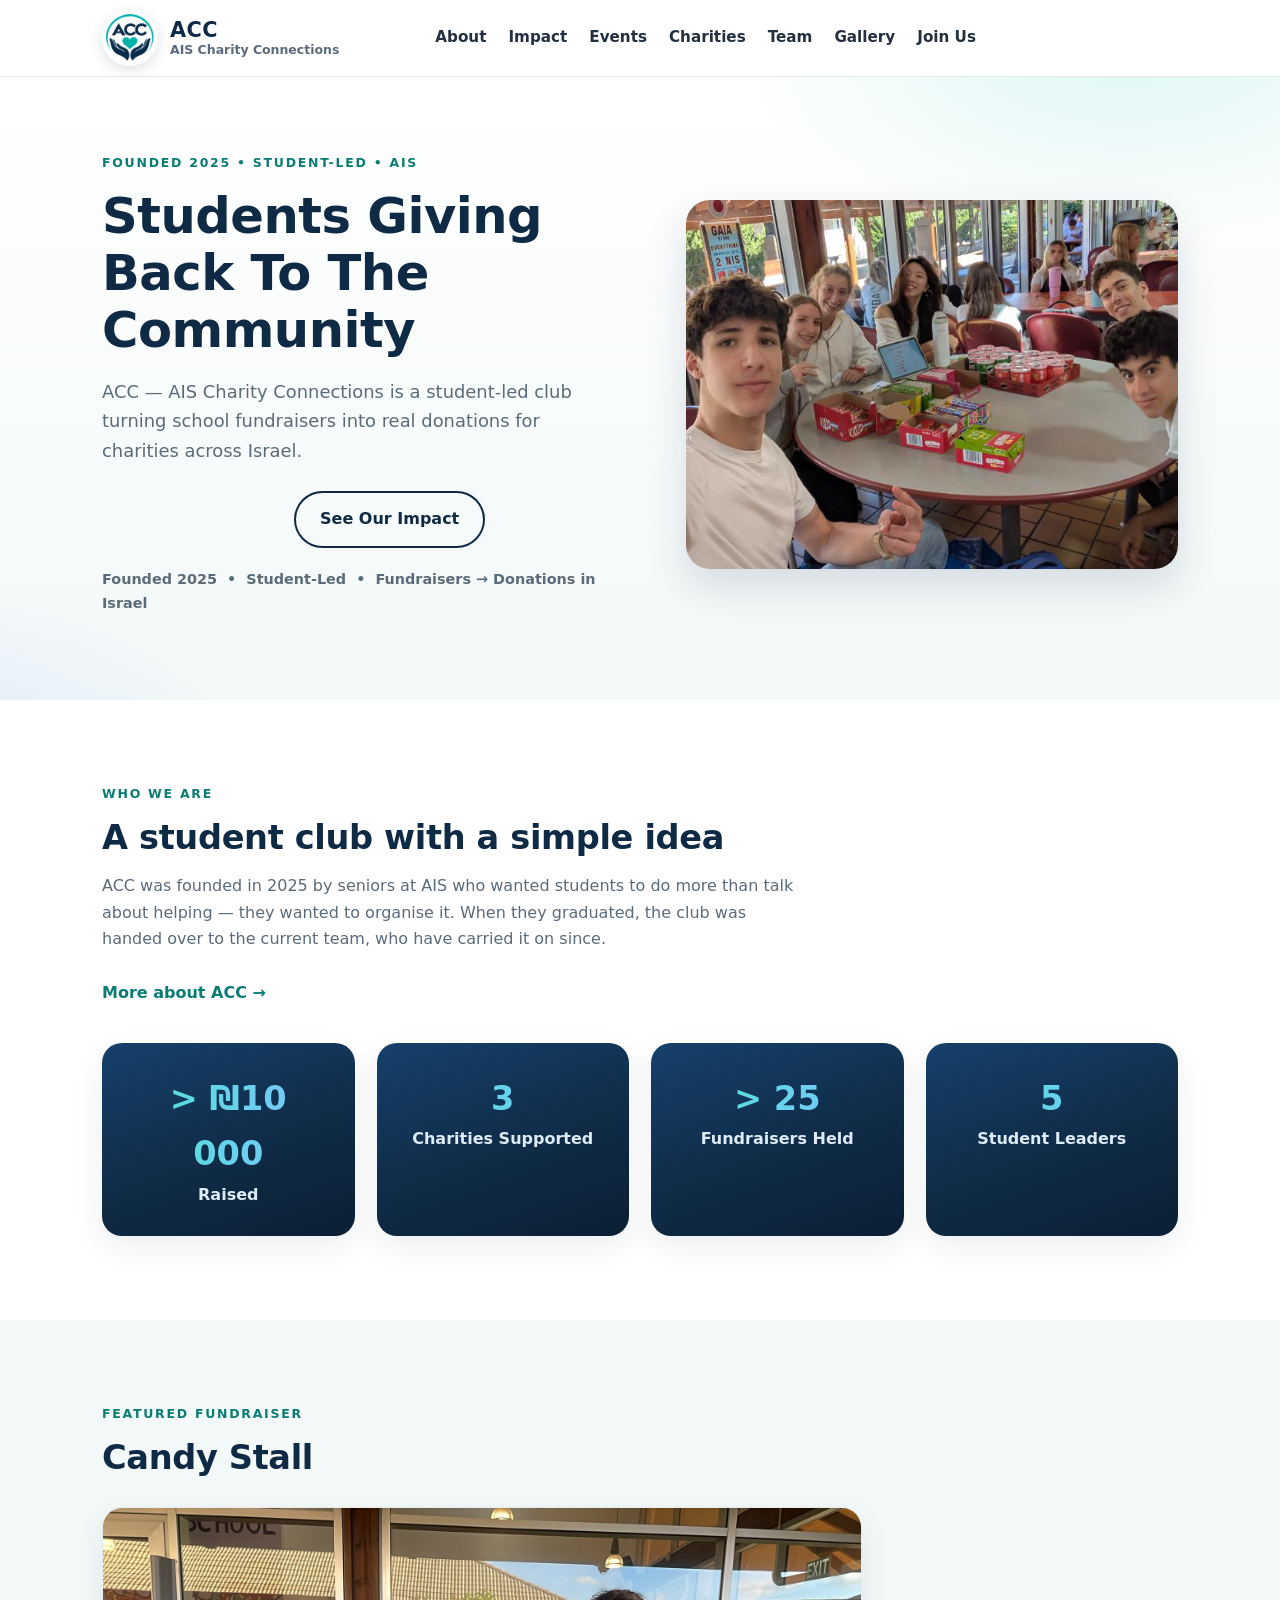
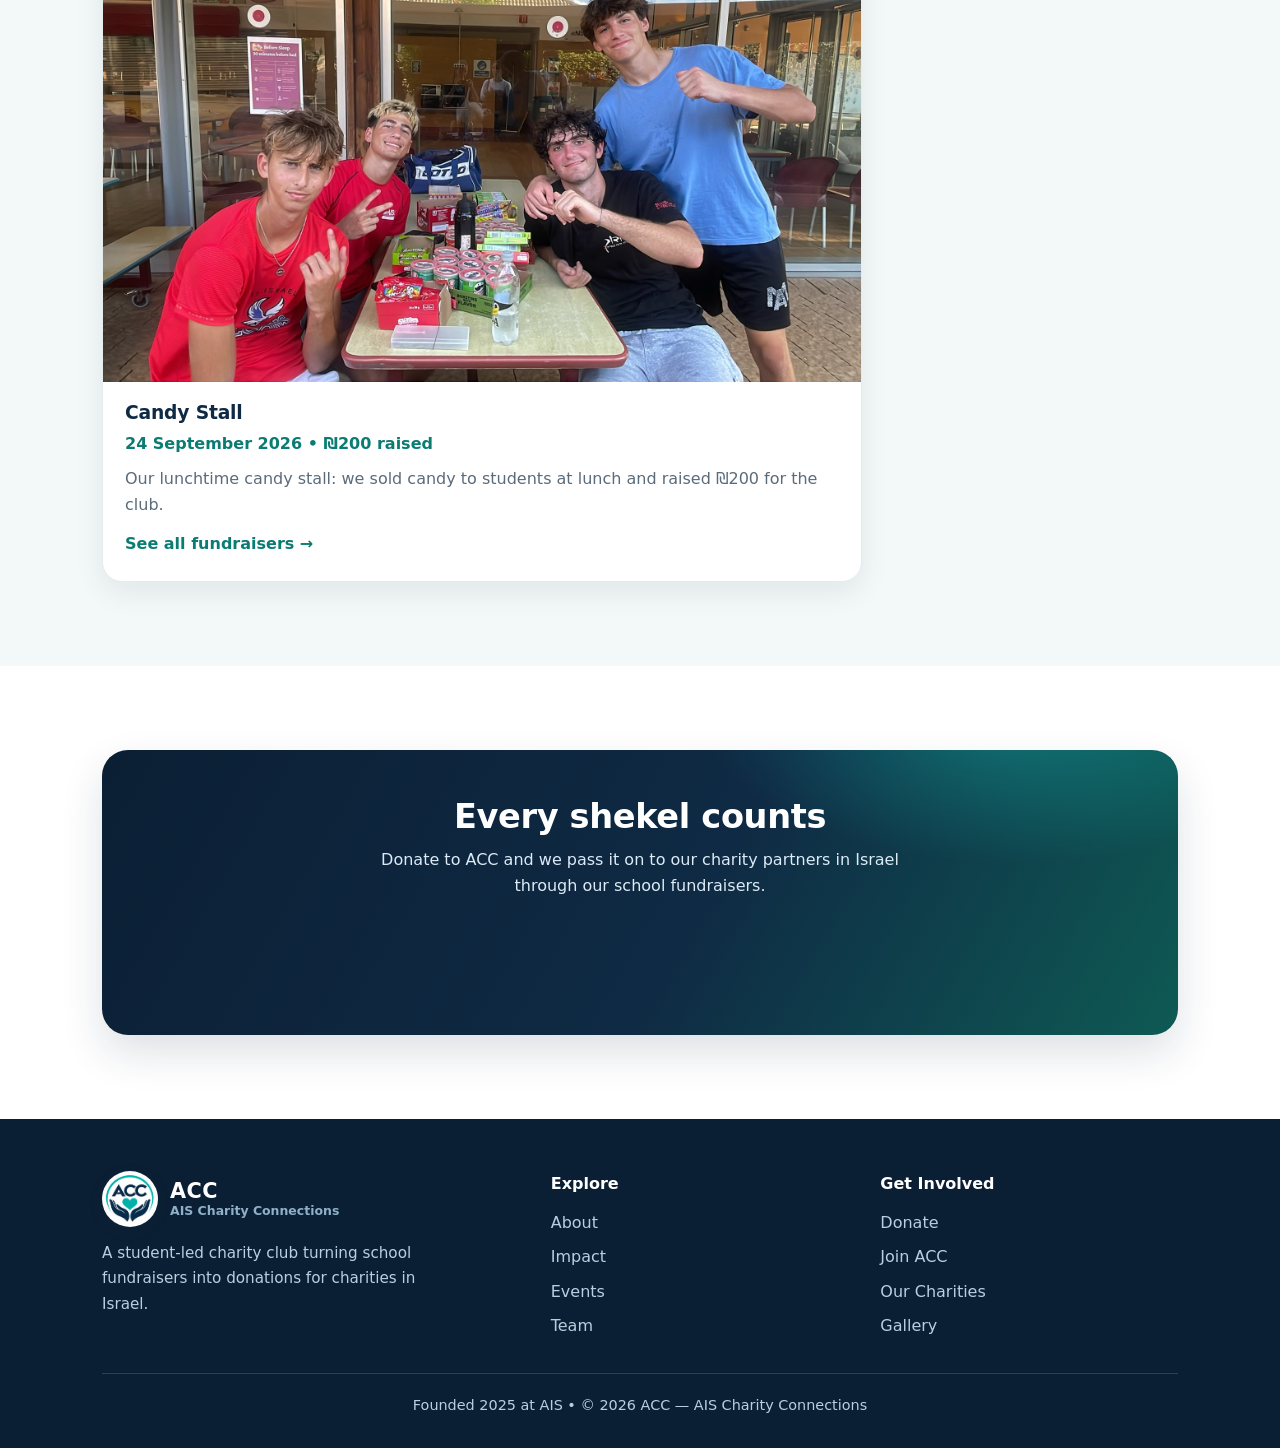
==== index.html @ 24080b4a "Add SEO tags, sitemap and robots.txt" ====
<!DOCTYPE html>
<html lang="en">
<head>
  <meta charset="UTF-8">
  <meta name="viewport" content="width=device-width, initial-scale=1.0">
  <title>ACC — AIS Charity Connections</title>
  <meta name="description" content="ACC — AIS Charity Connections is a student-led charity club turning school fundraisers into donations for charities in Israel.">
  <link rel="canonical" href="https://ais-charity-connections.netlify.app/">
  <meta property="og:type" content="website">
  <meta property="og:site_name" content="AIS Charity Connections">
  <meta property="og:title" content="ACC — AIS Charity Connections">
  <meta property="og:description" content="ACC — AIS Charity Connections is a student-led charity club turning school fundraisers into donations for charities in Israel.">
  <meta property="og:url" content="https://ais-charity-connections.netlify.app/">
  <meta property="og:image" content="https://ais-charity-connections.netlify.app/images/hero.jpg">
  <link rel="icon" type="image/png" href="images/logo.png">
  <link rel="stylesheet" href="styles.css">
</head>
<body>

  <header class="site-header">
    <nav class="nav container">
      <a class="logo" href="index.html"><span class="logo-badge"><img class="logo-img" src="images/logo.png" alt="ACC logo"></span><span class="logo-text"><span class="logo-name">ACC</span><span class="logo-sub">AIS Charity Connections</span></span></a>
      <button class="nav-toggle" id="navToggle" aria-label="Open menu">☰</button>
      <div class="nav-links" id="navLinks">
        <a href="about.html">About</a>
        <a href="impact.html">Impact</a>
        <a href="events.html">Events</a>
        <a href="charities.html">Charities</a>
        <a href="team.html">Team</a>
        <a href="gallery.html">Gallery</a>
        <a href="join.html">Join Us</a>
        <div class="kofi-slot" id="kofiNavSlot"></div>
      </div>
    </nav>
  </header>

  <main>

    <section class="hero">
      <div class="container hero-grid">
        <div class="reveal visible">
          <p class="eyebrow">Founded 2025 • Student-Led • AIS</p>
          <h1>Students Giving Back To The Community</h1>
          <p class="hero-text">ACC — AIS Charity Connections is a student-led club turning school fundraisers into real donations for charities across Israel.</p>
          <div class="hero-buttons">
            <div class="kofi-slot" id="kofiHeroSlot"></div>
            <a href="impact.html" class="btn btn-outline">See Our Impact</a>
          </div>
          <p class="trust-bar">Founded 2025 &nbsp;•&nbsp; Student-Led &nbsp;•&nbsp; Fundraisers → Donations in Israel</p>
        </div>
        <img class="hero-img reveal visible" src="images/hero.jpg" alt="ACC students at a fundraiser">
      </div>
    </section>

    <section class="section">
      <div class="container">
        <div class="reveal">
          <p class="eyebrow">Who We Are</p>
          <h2>A student club with a simple idea</h2>
          <p class="section-intro">ACC was founded in 2025 by seniors at AIS who wanted students to do more than talk about helping — they wanted to organise it. When they graduated, the club was handed over to the current team, who have carried it on since.</p>
          <a href="about.html" class="text-link">More about ACC →</a>
        </div>
        <div class="stats-grid" style="margin-top:36px">
          <div class="stat reveal"><strong>&gt; ₪10 000</strong><span>Raised</span></div>
          <div class="stat reveal"><strong>3</strong><span>Charities Supported</span></div>
          <div class="stat reveal"><strong> &gt; 25</strong><span>Fundraisers Held</span></div>
          <div class="stat reveal"><strong>5</strong><span>Student Leaders</span></div>
        </div>
      </div>
    </section>

    <section class="section section-alt">
      <div class="container">
        <div class="reveal">
          <p class="eyebrow">Featured Fundraiser</p>
          <h2>Candy Stall</h2>
        </div>
        <div class="card-grid" style="grid-template-columns:1fr;max-width:760px">
          <article class="card event-card reveal">
            <img src="images/events/fundraiser-1.jpg" alt="Candy Stall fundraiser">
            <div class="card-body">
              <h3>Candy Stall</h3>
              <p class="meta">24 September 2026 • ₪200 raised</p>
              <p>Our lunchtime candy stall: we sold candy to students at lunch and raised ₪200 for the club.</p>
              <p style="margin-top:12px"><a href="events.html" class="text-link">See all fundraisers →</a></p>
            </div>
          </article>
        </div>
      </div>
    </section>

    <section class="section">
      <div class="container">
        <div class="cta-banner reveal">
          <h2>Every shekel counts</h2>
          <p>Donate to ACC and we pass it on to our charity partners in Israel through our school fundraisers.</p>
          <div class="kofi-slot" id="kofiCtaSlot"></div>
        </div>
      </div>
    </section>

  </main>

  <footer class="site-footer">
    <div class="container">
      <div class="footer-grid">
        <div>
          <a class="logo" href="index.html"><span class="logo-badge"><img class="logo-img" src="images/logo.png" alt="ACC logo"></span><span class="logo-text"><span class="logo-name">ACC</span><span class="logo-sub">AIS Charity Connections</span></span></a>
          <p class="footer-blurb">A student-led charity club turning school fundraisers into donations for charities in Israel.</p>
        </div>
        <div>
          <h4>Explore</h4>
          <ul>
            <li><a href="about.html">About</a></li>
            <li><a href="impact.html">Impact</a></li>
            <li><a href="events.html">Events</a></li>
            <li><a href="team.html">Team</a></li>
          </ul>
        </div>
        <div>
          <h4>Get Involved</h4>
          <ul>
            <li><a href="donate.html">Donate</a></li>
            <li><a href="join.html">Join ACC</a></li>
            <li><a href="charities.html">Our Charities</a></li>
            <li><a href="gallery.html">Gallery</a></li>
          </ul>
        </div>
      </div>
      <p class="footer-bottom">Founded 2025 at AIS • © 2026 ACC — AIS Charity Connections</p>
    </div>
  </footer>

  <script src="script.js"></script>

  <!-- Ko-fi buttons: the real Ko-fi buttons sit in the header, hero and CTA banner (styles.css docks them there) -->
  <script src='https://storage.ko-fi.com/cdn/scripts/overlay-widget.js'></script>
  <script>
    kofiWidgetOverlay.draw('aischarityconnections', {
      'type': 'floating-chat',
      'floating-chat.cssId': 'accnav',
      'floating-chat.donateButton.text': 'Donate',
      'floating-chat.donateButton.background-color': '#0FB5A6',
      'floating-chat.donateButton.text-color': '#fff'
    }, 'kofiNavSlot');
    kofiWidgetOverlay.draw('aischarityconnections', {
      'type': 'floating-chat',
      'floating-chat.cssId': 'acchero',
      'floating-chat.donateButton.text': 'Donate Now',
      'floating-chat.donateButton.background-color': '#0FB5A6',
      'floating-chat.donateButton.text-color': '#fff'
    }, 'kofiHeroSlot');
    kofiWidgetOverlay.draw('aischarityconnections', {
      'type': 'floating-chat',
      'floating-chat.cssId': 'acccta',
      'floating-chat.donateButton.text': 'Donate',
      'floating-chat.donateButton.background-color': '#0FB5A6',
      'floating-chat.donateButton.text-color': '#fff'
    }, 'kofiCtaSlot');
  </script>
</body>
</html>
---- styles.css ----
/* ============================================================
   ACC — AIS Charity Connections
   Premium theme: navy + turquoise (matched to the logo)
   Colours live in the variables below — change them in ONE
   place and the whole site follows.
   ============================================================ */
:root{
  --navy:#0F2A44;
  --navy-deep:#0B1F34;
  --turq:#0FB5A6;
  --turq-bright:#13C2B2;
  --turq-dark:#0A7C73;
  --blue:#2D7FF9;
  --bg:#ffffff;
  --alt:#F3F8F8;
  --text:#22303F;
  --muted:#5B6B7A;
  --line:#E4ECEC;
  --radius:20px;
  --shadow:0 10px 30px rgba(15,42,68,.08);
  --shadow-lift:0 18px 42px rgba(15,42,68,.14);
  --ease:cubic-bezier(.16,1,.3,1);
}

/* Smooth cross-page transitions (Chrome): pages fade + slide instead of snapping */
@view-transition{navigation:auto}
::view-transition-old(root){animation:pageOut .28s ease both}
::view-transition-new(root){animation:pageIn .38s var(--ease) both}
@keyframes pageOut{to{opacity:0;transform:translateY(-8px)}}
@keyframes pageIn{from{opacity:0;transform:translateY(14px)}}

*{box-sizing:border-box;margin:0;padding:0}
html{scroll-behavior:smooth}
body{font-family:Inter,system-ui,-apple-system,Segoe UI,Roboto,Arial,sans-serif;color:var(--text);background:var(--bg);line-height:1.65;-webkit-font-smoothing:antialiased}
::selection{background:#BDEEE9;color:var(--navy-deep)}
img{max-width:100%;display:block}
a{transition:color .25s ease}
.container{max-width:1120px;margin:0 auto;padding:0 22px}
h1,h2,h3{color:var(--navy);line-height:1.15;letter-spacing:-.01em}
h2{font-size:2.1rem;margin-bottom:16px}
.subheading{margin:40px 0 16px;font-size:1.3rem}
.section{padding:84px 0}
.section-alt{background:var(--alt)}
.section-intro{color:var(--muted);max-width:700px;margin-bottom:28px}
.eyebrow{color:var(--turq-dark);font-weight:800;letter-spacing:.14em;text-transform:uppercase;font-size:.78rem;margin-bottom:14px}

/* Reveal on scroll — script.js adds .visible when a block enters the screen */
.reveal{opacity:0;transform:translateY(26px);transition:opacity .8s ease,transform .8s var(--ease)}
.reveal.visible{opacity:1;transform:none}
.card-grid>.reveal:nth-child(2),.team-grid>.reveal:nth-child(2),.stats-grid>.reveal:nth-child(2){transition-delay:.08s}
.card-grid>.reveal:nth-child(3),.team-grid>.reveal:nth-child(3),.stats-grid>.reveal:nth-child(3){transition-delay:.16s}
.team-grid>.reveal:nth-child(4),.stats-grid>.reveal:nth-child(4){transition-delay:.24s}
.team-grid>.reveal:nth-child(5){transition-delay:.32s}

/* Header */
.site-header{position:sticky;top:0;z-index:10001;background:rgba(255,255,255,.86);backdrop-filter:blur(14px);-webkit-backdrop-filter:blur(14px);border-bottom:1px solid var(--line);transition:box-shadow .3s ease}
.site-header.scrolled{box-shadow:0 8px 28px rgba(15,42,68,.10)}
.nav{display:flex;align-items:center;justify-content:space-between;min-height:76px;gap:16px}
.logo{display:flex;align-items:center;gap:12px;text-decoration:none}
.logo-badge{display:block;width:56px;height:56px;border-radius:50%;overflow:hidden;flex-shrink:0;box-shadow:0 4px 14px rgba(15,42,68,.14)}
.logo-img{width:100%;height:100%;object-fit:cover;transform:scale(1.18)}
.logo-text{display:flex;flex-direction:column;line-height:1.15}
.logo-name{color:var(--navy);font-weight:800;font-size:1.3rem;letter-spacing:.02em}
.logo-sub{color:var(--muted);font-weight:600;font-size:.78rem}
.nav-links{display:flex;align-items:center;gap:22px}
.nav-links>a{position:relative;color:var(--text);text-decoration:none;font-weight:600;font-size:.95rem;padding:6px 0}
.nav-links>a::after{content:"";position:absolute;left:0;bottom:0;height:2px;width:100%;background:linear-gradient(90deg,var(--turq-bright),var(--blue));border-radius:2px;transform:scaleX(0);transform-origin:left;transition:transform .3s var(--ease)}
.nav-links>a:hover{color:var(--navy)}
.nav-links>a:hover::after,.nav-links>a.active::after{transform:scaleX(1)}
.nav-links>a.active{color:var(--navy)}
.nav-toggle{display:none;background:none;border:0;font-size:1.5rem;cursor:pointer;color:var(--navy)}

/* Buttons */
.btn{display:inline-block;background:linear-gradient(135deg,var(--turq-bright),#0A9E93);color:#fff;font-weight:700;text-decoration:none;border:0;border-radius:999px;padding:13px 24px;cursor:pointer;box-shadow:0 8px 20px rgba(11,165,150,.28);transition:transform .25s var(--ease),box-shadow .25s ease,filter .25s ease}
.btn:hover{transform:translateY(-2px);box-shadow:0 14px 28px rgba(11,165,150,.34)}
.btn:active{transform:translateY(0) scale(.98)}
.btn-outline{background:transparent;border:2px solid var(--navy);color:var(--navy);box-shadow:none}
.btn-outline:hover{background:var(--navy);color:#fff;box-shadow:0 14px 28px rgba(15,42,68,.22)}
.btn-small{padding:13px 30px;font-size:1rem}
/* Nav Donate button — needs its own rule to beat the .nav-links>a padding */
.nav-links>a.btn{padding:13px 30px;font-size:1rem}
.btn-large{font-size:1.1rem;padding:16px 36px}
.btn-white{background:#fff;color:var(--navy);box-shadow:0 10px 24px rgba(0,0,0,.18)}
.btn-white:hover{box-shadow:0 16px 32px rgba(0,0,0,.22)}

/* Hero (home) */
.hero{padding:76px 0 84px;background:radial-gradient(620px 340px at 88% -60px,rgba(19,194,178,.16),transparent 65%),radial-gradient(520px 300px at -80px 110%,rgba(45,127,249,.10),transparent 60%),linear-gradient(180deg,#fff,var(--alt))}
.hero-grid{display:grid;grid-template-columns:1.05fr .95fr;gap:40px;align-items:center}
.hero h1{font-size:3.1rem;margin-bottom:18px}
.hero-text{color:var(--muted);font-size:1.12rem;margin-bottom:26px;max-width:520px}
.hero-buttons{display:flex;gap:12px;flex-wrap:wrap;margin-bottom:20px}
.trust-bar{color:var(--muted);font-size:.9rem;font-weight:600}
.hero-img{border-radius:24px;aspect-ratio:4/3;object-fit:cover;width:100%;box-shadow:var(--shadow-lift)}

/* Page hero (sub-pages) */
.page-hero{padding:64px 0 56px;color:#DCEBF5;background:radial-gradient(560px 260px at 90% -40px,rgba(19,194,178,.35),transparent 65%),linear-gradient(120deg,var(--navy-deep),var(--navy) 55%,#14486E)}
.page-hero h1{color:#fff;font-size:2.6rem;margin-bottom:12px}
.page-hero .eyebrow{color:#4FE3D4}
.page-hero-text{max-width:640px;font-size:1.05rem}

/* Cards */
.card-grid{display:grid;grid-template-columns:repeat(3,1fr);gap:22px;margin-top:30px}
.card-grid-2{grid-template-columns:repeat(2,1fr)}
.card{background:#fff;border:1px solid var(--line);border-radius:var(--radius);padding:24px;box-shadow:var(--shadow);transition:transform .35s var(--ease),box-shadow .35s ease}
.card:hover{transform:translateY(-6px);box-shadow:var(--shadow-lift)}
.card h3{margin-bottom:8px}
.card p{color:var(--muted)}
.event-card{padding:0;overflow:hidden}
.event-card img{aspect-ratio:16/10;object-fit:cover;width:100%;transition:transform .6s var(--ease)}
.event-card:hover img{transform:scale(1.05)}
.event-card .card-body{padding:20px 22px 24px}
.event-card .meta{color:var(--turq-dark);font-weight:700;margin-bottom:8px}
.text-link{color:var(--turq-dark);font-weight:700;text-decoration:none}
.text-link:hover{color:var(--navy);text-decoration:underline}

/* Stats */
.stats-grid{display:grid;grid-template-columns:repeat(4,1fr);gap:22px}
.stat{background:linear-gradient(160deg,#16406B,var(--navy) 60%,var(--navy-deep));color:#fff;border-radius:var(--radius);padding:28px;text-align:center;box-shadow:var(--shadow);transition:transform .35s var(--ease)}
.stat:hover{transform:translateY(-4px)}
.stat strong{display:block;font-size:2.1rem;background:linear-gradient(90deg,#4FE3D4,#7CC4FF);-webkit-background-clip:text;background-clip:text;color:transparent}
.stat span{font-weight:600;color:#DCEBF5}

/* Team */
.team-grid{display:grid;grid-template-columns:repeat(3,1fr);gap:22px}
.team-card{background:#fff;border:1px solid var(--line);border-radius:var(--radius);padding:18px;text-align:center;box-shadow:var(--shadow);transition:transform .35s var(--ease),box-shadow .35s ease}
.team-card:hover{transform:translateY(-6px);box-shadow:var(--shadow-lift)}
.team-card img{border-radius:14px;aspect-ratio:1/1;object-fit:cover;width:100%;margin-bottom:14px}
.team-card .role{color:var(--turq-dark);font-weight:800;letter-spacing:.05em;text-transform:uppercase;font-size:.85rem;margin-top:4px}

/* Gallery */
.gallery-grid{display:grid;grid-template-columns:repeat(3,1fr);gap:18px}
.gallery-grid figure{background:#fff;border-radius:var(--radius);overflow:hidden;border:1px solid var(--line);box-shadow:var(--shadow)}
.gallery-grid img{aspect-ratio:4/3;object-fit:cover;width:100%;transition:transform .6s var(--ease)}
.gallery-grid figure:hover img{transform:scale(1.06)}
.gallery-grid figcaption{padding:12px 16px;font-weight:600;color:var(--navy)}

/* CTA banner */
.cta-banner{border-radius:26px;padding:48px 36px;text-align:center;color:#DCEBF5;background:radial-gradient(480px 220px at 85% -30px,rgba(19,194,178,.4),transparent 65%),linear-gradient(120deg,var(--navy-deep),var(--navy) 55%,#0E5A54);box-shadow:var(--shadow-lift)}
.cta-banner h2{color:#fff;margin-bottom:10px}
.cta-banner p{max-width:560px;margin:0 auto 24px}

/* Donate */
.donate-box{max-width:680px;margin:0 auto;text-align:center;background:#fff;border:1px solid var(--line);border-radius:26px;padding:40px 30px;box-shadow:var(--shadow-lift);position:relative;overflow:hidden}
.donate-box::before{content:"";position:absolute;top:0;left:0;right:0;height:5px;background:linear-gradient(90deg,var(--turq-bright),var(--blue))}
.donate-box .section-intro{margin:0 auto 24px}
.donate-toggle{display:inline-flex;background:var(--alt);border-radius:999px;padding:4px;margin-bottom:18px}
.toggle-btn{border:0;background:transparent;padding:9px 20px;border-radius:999px;font:inherit;font-weight:700;cursor:pointer;color:var(--muted);transition:all .25s ease}
.toggle-btn.active{background:var(--navy);color:#fff}
.amount-grid{display:flex;gap:10px;justify-content:center;flex-wrap:wrap;margin-bottom:24px}
.amount-btn{border:2px solid #CFDCE0;background:#fff;border-radius:999px;padding:10px 22px;font:inherit;font-weight:800;color:var(--navy);cursor:pointer;transition:all .25s ease}
.amount-btn:hover{border-color:var(--turq)}
.amount-btn.active{border-color:var(--turq);background:#E0F7F3;transform:scale(1.04)}
.donate-box .form-note{margin-top:12px}
.donate-trust{color:var(--muted);font-size:.9rem;margin-top:8px}

/* Form */
.contact-form{max-width:640px;margin:32px auto 0;display:grid;gap:12px}
.contact-form input,.contact-form textarea{width:100%;padding:14px;border:1px solid #CFDCE0;border-radius:14px;font:inherit;transition:border-color .25s ease,box-shadow .25s ease}
.contact-form input:focus,.contact-form textarea:focus{outline:0;border-color:var(--turq);box-shadow:0 0 0 4px rgba(19,194,178,.18)}
.form-note{color:var(--muted);text-align:center}

/* Footer */
.site-footer{background:var(--navy-deep);color:#B9CFDF;padding:52px 0 30px;margin-top:0}
.footer-grid{display:grid;grid-template-columns:1.4fr 1fr 1fr;gap:32px;margin-bottom:34px}
.site-footer .logo-name{color:#fff}
.site-footer .logo-sub{color:#8FB0C9}
.footer-blurb{margin-top:14px;max-width:340px;font-size:.95rem}
.site-footer h4{color:#fff;margin-bottom:12px;font-size:1rem}
.site-footer ul{list-style:none;display:grid;gap:8px}
.site-footer a{color:#B9CFDF;text-decoration:none}
.site-footer a:hover{color:#fff}
.footer-bottom{border-top:1px solid rgba(255,255,255,.14);padding-top:20px;text-align:center;font-size:.9rem}

/* Mobile */
@media (max-width:860px){
  .hero-grid,.card-grid,.card-grid-2,.team-grid,.gallery-grid,.footer-grid{grid-template-columns:1fr}
  .stats-grid{grid-template-columns:repeat(2,1fr)}
  .hero h1{font-size:2.2rem}
  .page-hero h1{font-size:2rem}
  .section{padding:60px 0}
  .nav-toggle{display:block}
  .nav-links{display:none;position:absolute;top:76px;left:0;right:0;background:#fff;flex-direction:column;align-items:stretch;padding:16px 20px;border-bottom:1px solid var(--line);box-shadow:0 18px 30px rgba(15,42,68,.10)}
  .nav-links.open{display:flex}
  .nav-links>a::after{display:none}
}

/* Respect users who prefer less motion */
@media (prefers-reduced-motion:reduce){
  *,*::before,*::after{animation-duration:.01ms!important;transition-duration:.01ms!important;scroll-behavior:auto!important}
  .reveal{opacity:1;transform:none}
}

/* Ko-fi button — docked where ACC's own Donate buttons used to be.
   Ko-fi's widget stylesheet pins its button wrap to the bottom-left
   corner (position:fixed); these rules keep the real Ko-fi button in
   its slot instead, and drop the donation panel from the top-right. */
.kofi-slot{display:inline-flex;align-items:center;width:180px;height:54px;position:relative;z-index:1}
.kofi-slot .floatingchat-container-wrap,
.kofi-slot .floatingchat-container-wrap-mobi{
  position:relative!important;
  bottom:auto!important;left:auto!important;right:auto!important;
  width:180px!important;height:100%!important;max-width:180px!important;
}
.floating-chat-kofi-popup-iframe,
.floating-chat-kofi-popup-iframe-mobi{
  top:84px!important;bottom:auto!important;
  left:auto!important;right:16px!important;
}
/* Ko-fi also leaves its own close (x) badge sitting on the panel's
   corner. The mobile variant's badge lives in the page itself (for
   the header button it rides in the header's stacking layer) and
   swallows real mouse clicks meant for the panel. The site's own
   close button (the panel manager in script.js) handles closing,
   so Ko-fi's badges never take clicks. */
.floating-chat-kofi-popup-iframe-closer,
.floating-chat-kofi-popup-iframe-closer-mobi{pointer-events:none!important}
.cta-banner .kofi-slot{display:flex;justify-content:center;margin:0 auto;height:64px}
.kofi-slot .floatingchat-container,
.kofi-slot .floatingchat-container-mobi{width:180px!important}
#kofiHeroSlot{height:57px}
@media (max-width:860px){
  .nav-links .kofi-slot{align-self:flex-start}
}
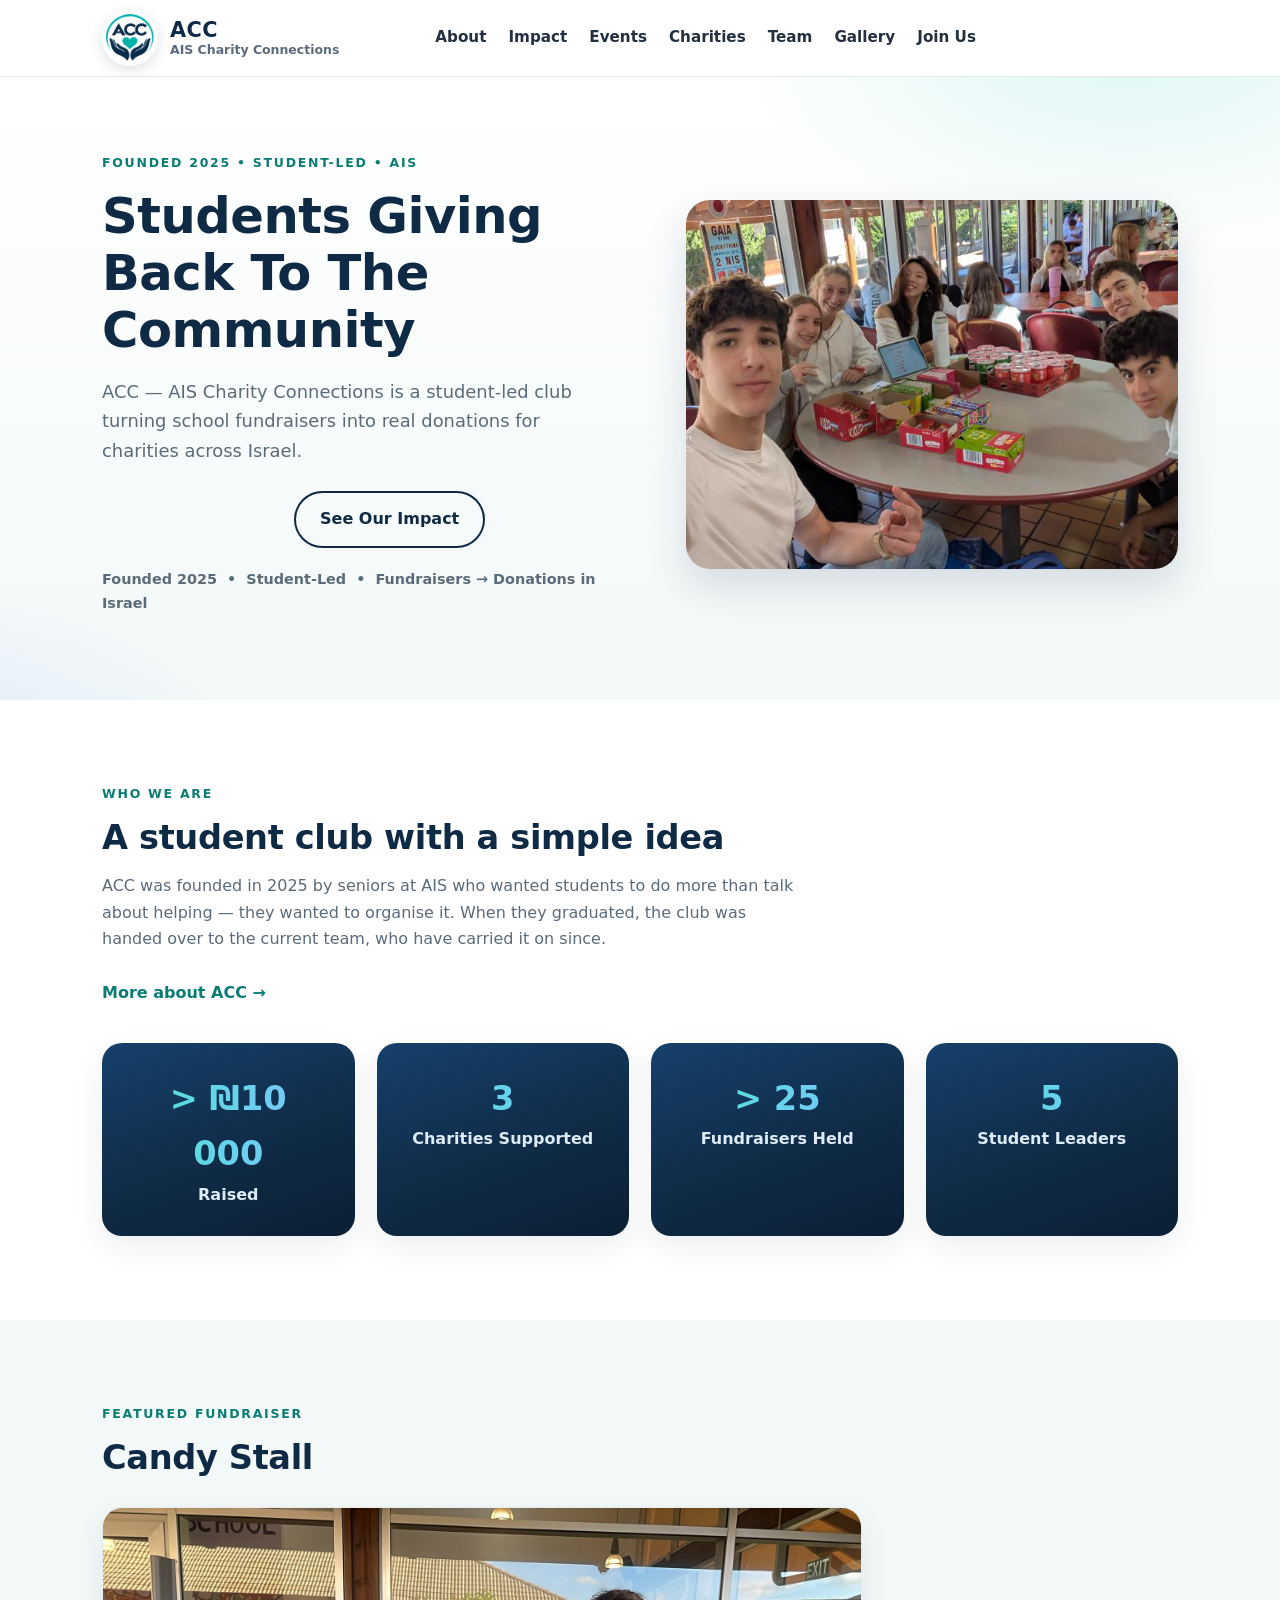
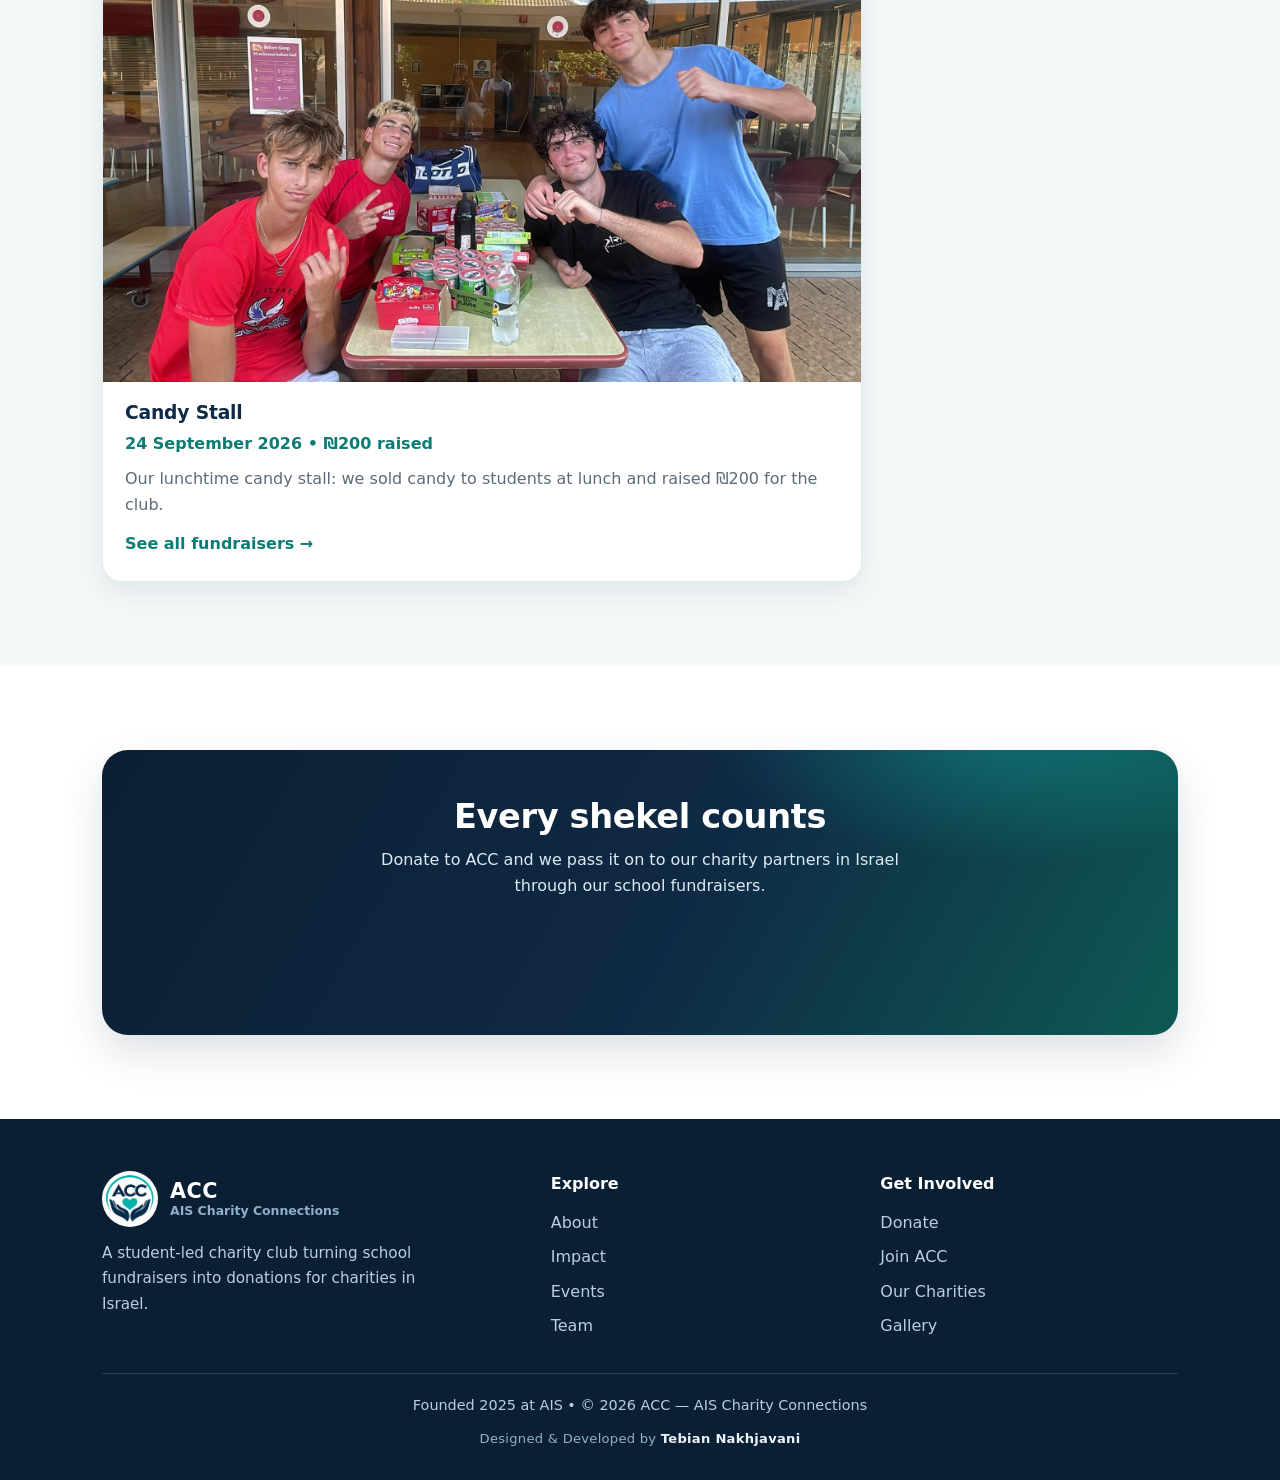
==== commit 3d05c67d: "Add footer credit line" ====
--- a/index.html
+++ b/index.html
@@ -128,6 +128,7 @@
         </div>
       </div>
       <p class="footer-bottom">Founded 2025 at AIS • © 2026 ACC — AIS Charity Connections</p>
+      <p class="footer-credit">Designed &amp; Developed by <span>Tebian Nakhjavani</span></p>
     </div>
   </footer>
 
--- a/styles.css
+++ b/styles.css
@@ -170,6 +170,8 @@
 .site-footer a{color:#B9CFDF;text-decoration:none}
 .site-footer a:hover{color:#fff}
 .footer-bottom{border-top:1px solid rgba(255,255,255,.14);padding-top:20px;text-align:center;font-size:.9rem}
+.footer-credit{text-align:center;margin-top:10px;font-size:.82rem;color:#8FB0C9;letter-spacing:.02em}
+.footer-credit span{color:#EAF3FA;font-weight:600}
 
 /* Mobile */
 @media (max-width:860px){
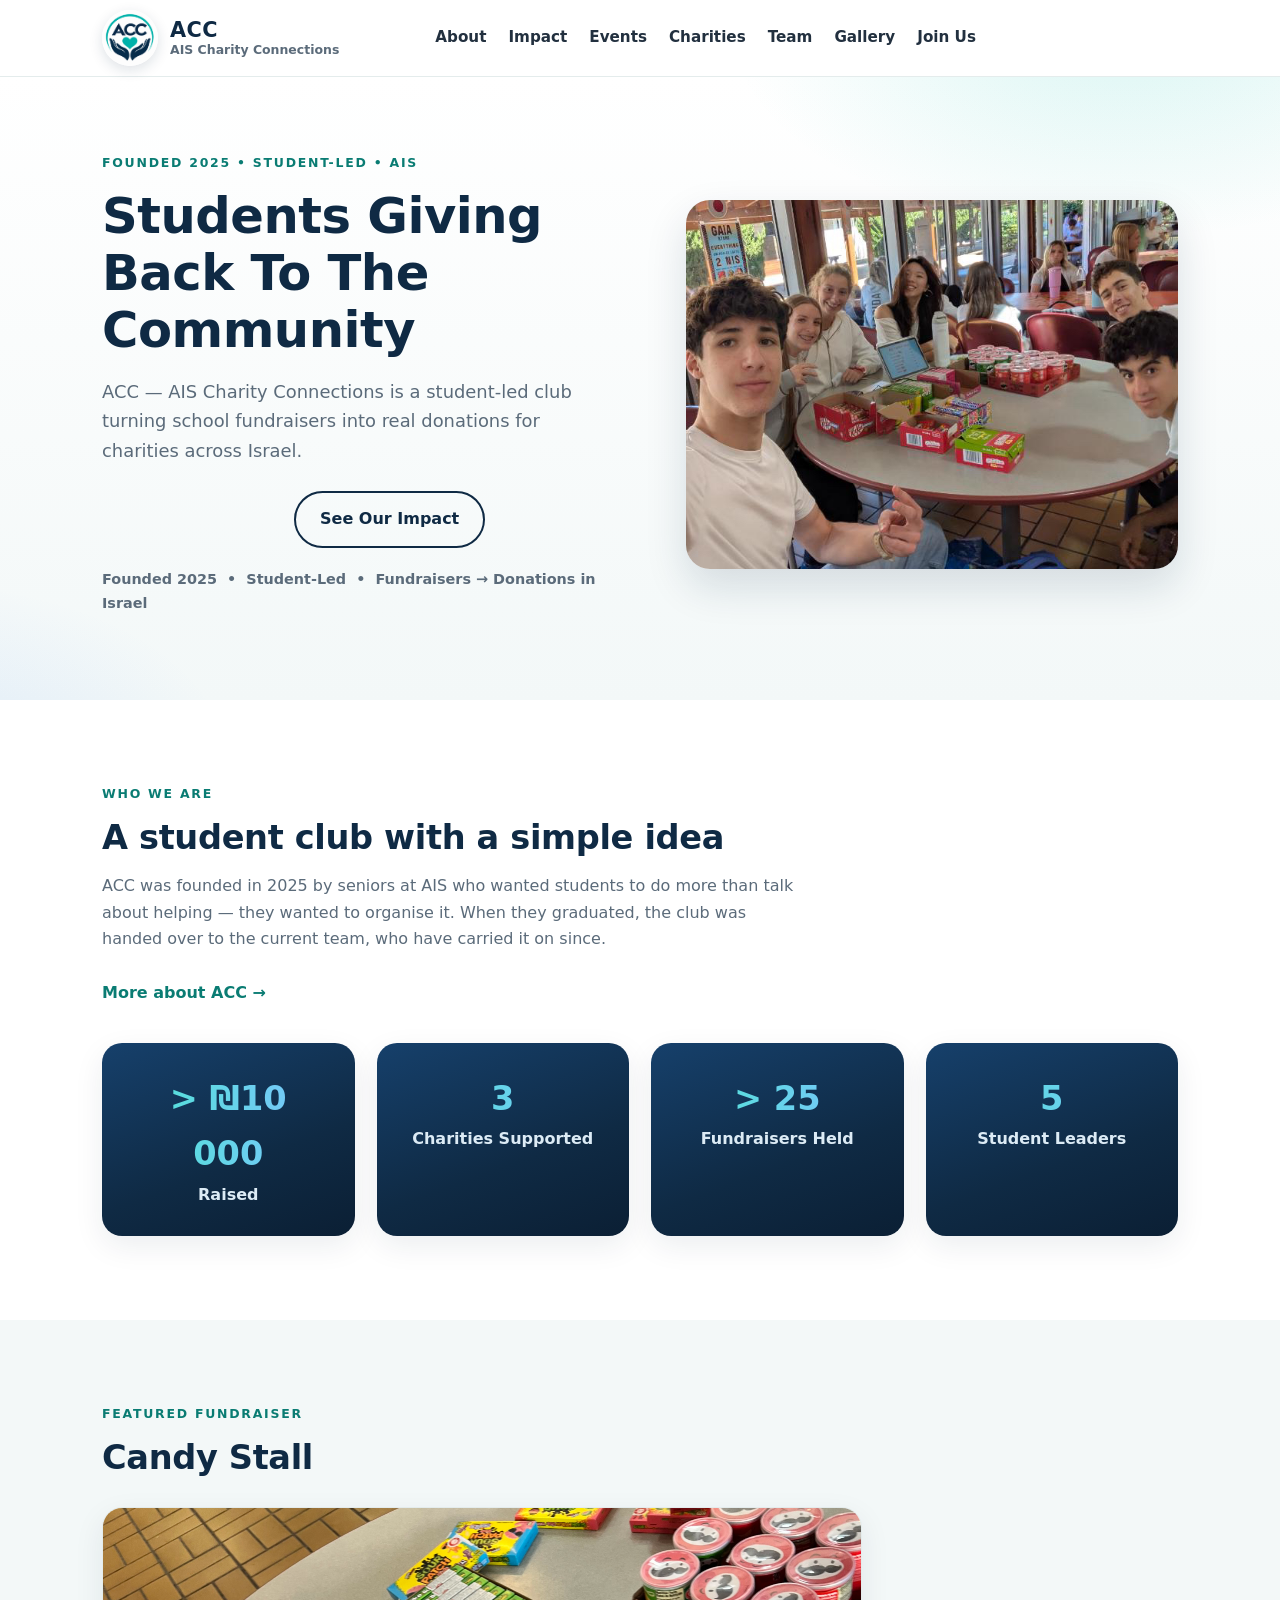
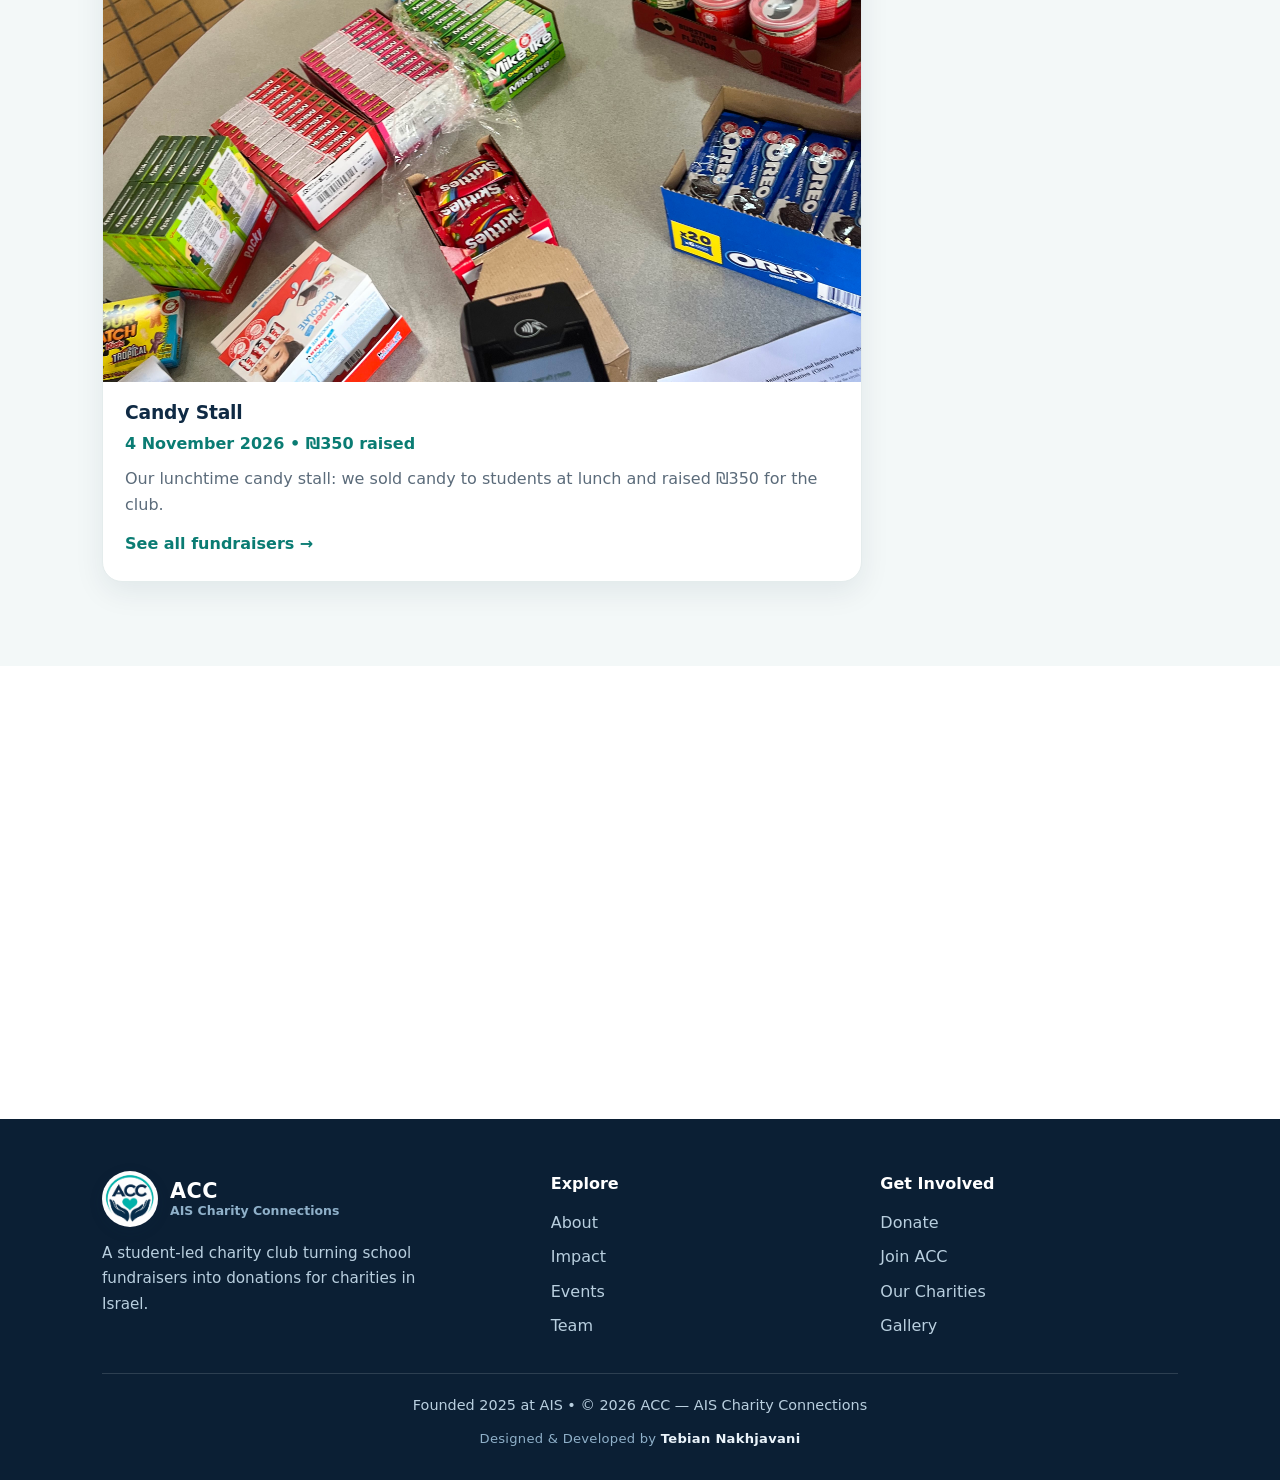
==== commit a406ea1c: "Correct Candy Stall date and amount" ====
--- a/index.html
+++ b/index.html
@@ -12,6 +12,35 @@
   <meta property="og:description" content="ACC — AIS Charity Connections is a student-led charity club turning school fundraisers into donations for charities in Israel.">
   <meta property="og:url" content="https://ais-charity-connections.netlify.app/">
   <meta property="og:image" content="https://ais-charity-connections.netlify.app/images/hero.jpg">
+  <script type="application/ld+json">
+  {
+    "@context": "https://schema.org",
+    "@graph": [
+      {
+        "@type": "NGO",
+        "@id": "https://ais-charity-connections.netlify.app/#org",
+        "name": "AIS Charity Connections",
+        "alternateName": "ACC",
+        "url": "https://ais-charity-connections.netlify.app/",
+        "logo": "https://ais-charity-connections.netlify.app/images/logo.png",
+        "description": "ACC — AIS Charity Connections is a student-led charity club turning school fundraisers into donations for charities in Israel.",
+        "foundingDate": "2025",
+        "email": "aischarityconnections@gmail.com",
+        "sameAs": [
+          "https://ko-fi.com/aischarityconnections"
+        ]
+      },
+      {
+        "@type": "WebSite",
+        "@id": "https://ais-charity-connections.netlify.app/#website",
+        "url": "https://ais-charity-connections.netlify.app/",
+        "name": "AIS Charity Connections",
+        "alternateName": "ACC",
+        "publisher": { "@id": "https://ais-charity-connections.netlify.app/#org" }
+      }
+    ]
+  }
+  </script>
   <link rel="icon" type="image/png" href="images/logo.png">
   <link rel="stylesheet" href="styles.css">
 </head>
@@ -80,8 +109,8 @@
             <img src="images/events/fundraiser-1.jpg" alt="Candy Stall fundraiser">
             <div class="card-body">
               <h3>Candy Stall</h3>
-              <p class="meta">24 September 2026 • ₪200 raised</p>
-              <p>Our lunchtime candy stall: we sold candy to students at lunch and raised ₪200 for the club.</p>
+              <p class="meta">4 November 2026 • ₪350 raised</p>
+              <p>Our lunchtime candy stall: we sold candy to students at lunch and raised ₪350 for the club.</p>
               <p style="margin-top:12px"><a href="events.html" class="text-link">See all fundraisers →</a></p>
             </div>
           </article>
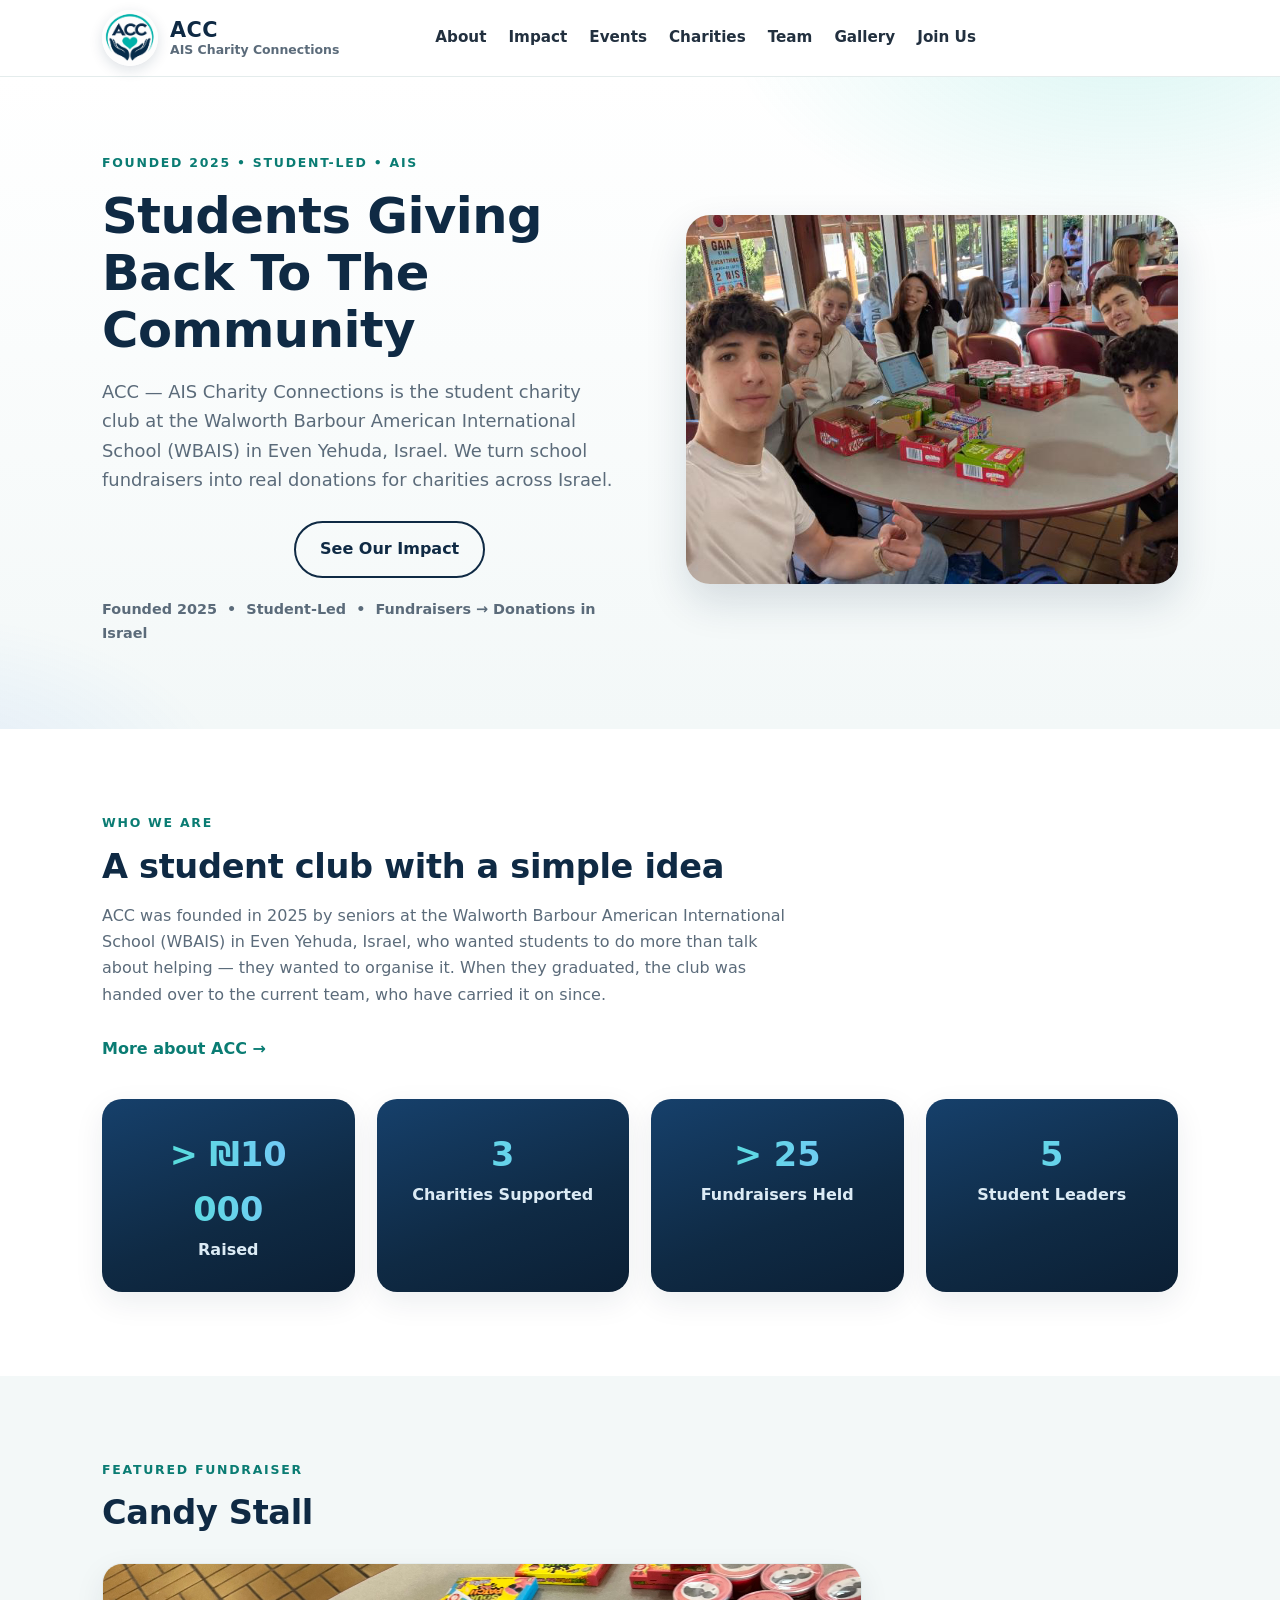
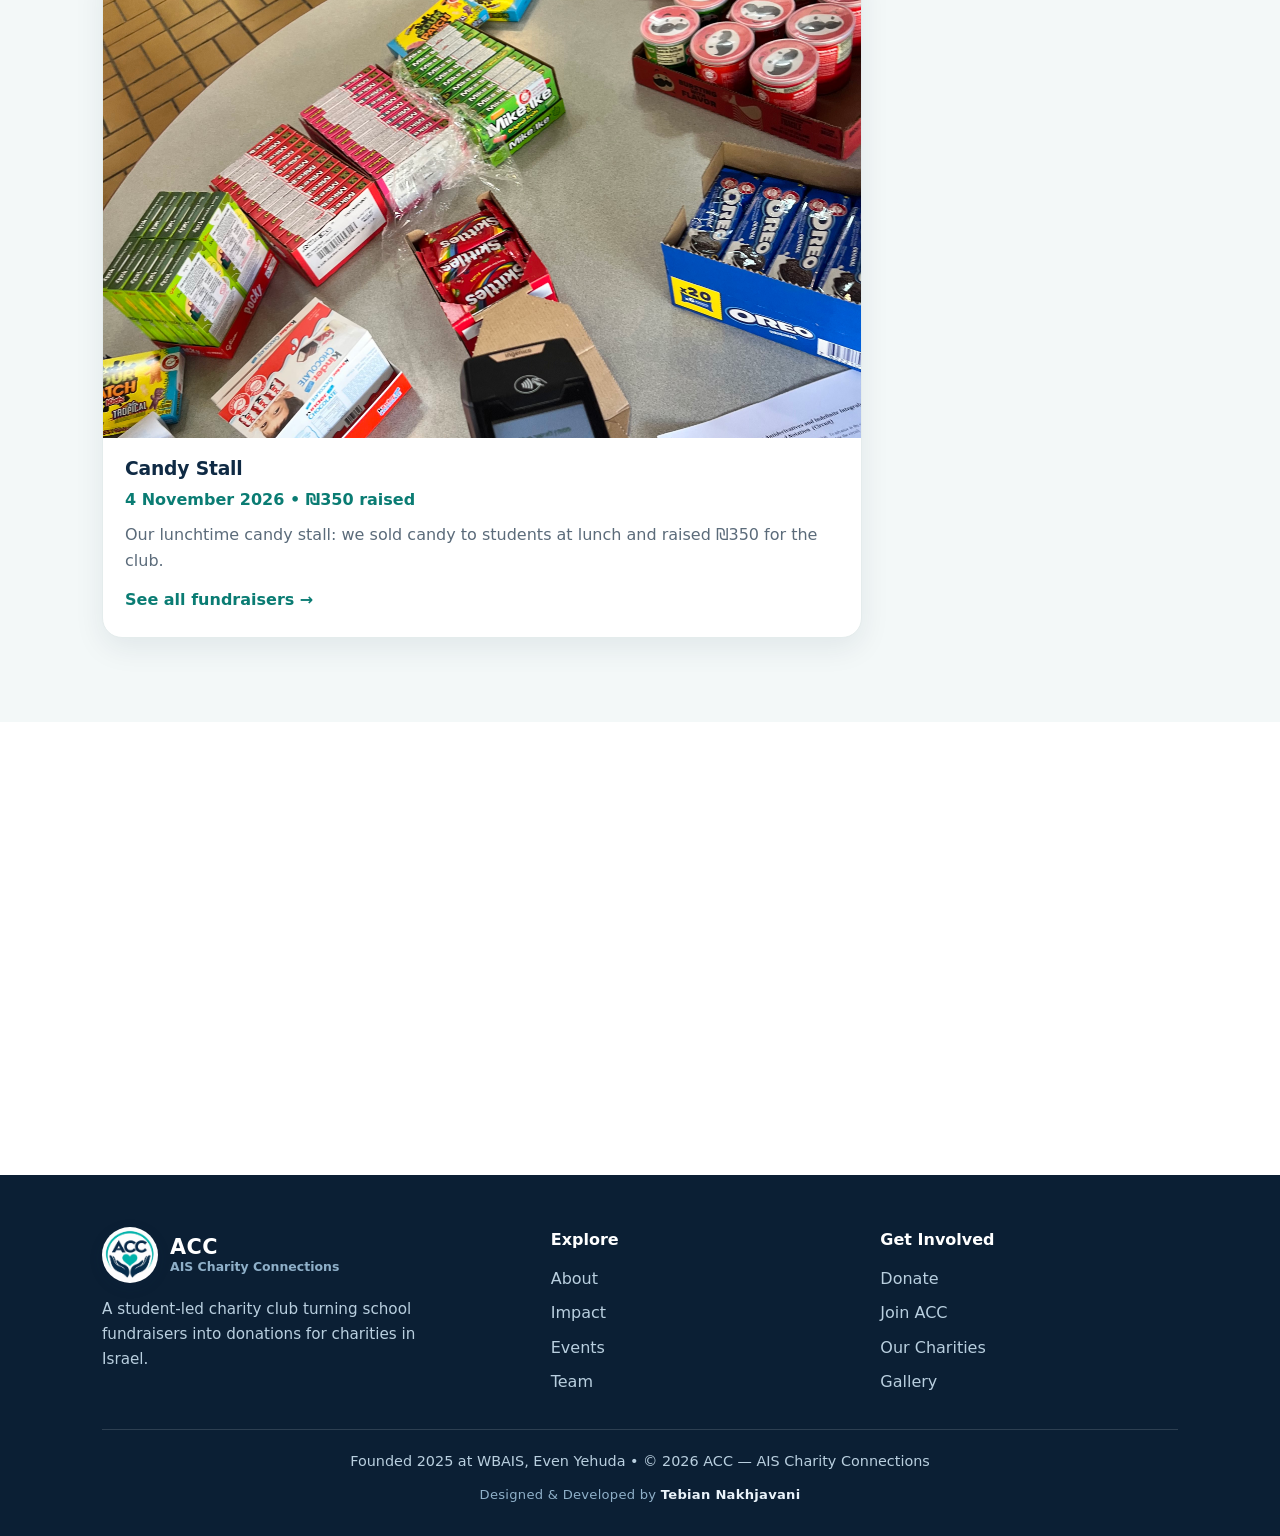
==== commit 9dafe32a: "Name WBAIS and Even Yehuda on homepage, About and footers" ====
--- a/index.html
+++ b/index.html
@@ -70,7 +70,7 @@
         <div class="reveal visible">
           <p class="eyebrow">Founded 2025 • Student-Led • AIS</p>
           <h1>Students Giving Back To The Community</h1>
-          <p class="hero-text">ACC — AIS Charity Connections is a student-led club turning school fundraisers into real donations for charities across Israel.</p>
+          <p class="hero-text">ACC — AIS Charity Connections is the student charity club at the Walworth Barbour American International School (WBAIS) in Even Yehuda, Israel. We turn school fundraisers into real donations for charities across Israel.</p>
           <div class="hero-buttons">
             <div class="kofi-slot" id="kofiHeroSlot"></div>
             <a href="impact.html" class="btn btn-outline">See Our Impact</a>
@@ -86,7 +86,7 @@
         <div class="reveal">
           <p class="eyebrow">Who We Are</p>
           <h2>A student club with a simple idea</h2>
-          <p class="section-intro">ACC was founded in 2025 by seniors at AIS who wanted students to do more than talk about helping — they wanted to organise it. When they graduated, the club was handed over to the current team, who have carried it on since.</p>
+          <p class="section-intro">ACC was founded in 2025 by seniors at the Walworth Barbour American International School (WBAIS) in Even Yehuda, Israel, who wanted students to do more than talk about helping — they wanted to organise it. When they graduated, the club was handed over to the current team, who have carried it on since.</p>
           <a href="about.html" class="text-link">More about ACC →</a>
         </div>
         <div class="stats-grid" style="margin-top:36px">
@@ -156,7 +156,7 @@
           </ul>
         </div>
       </div>
-      <p class="footer-bottom">Founded 2025 at AIS • © 2026 ACC — AIS Charity Connections</p>
+      <p class="footer-bottom">Founded 2025 at WBAIS, Even Yehuda • © 2026 ACC — AIS Charity Connections</p>
       <p class="footer-credit">Designed &amp; Developed by <span>Tebian Nakhjavani</span></p>
     </div>
   </footer>
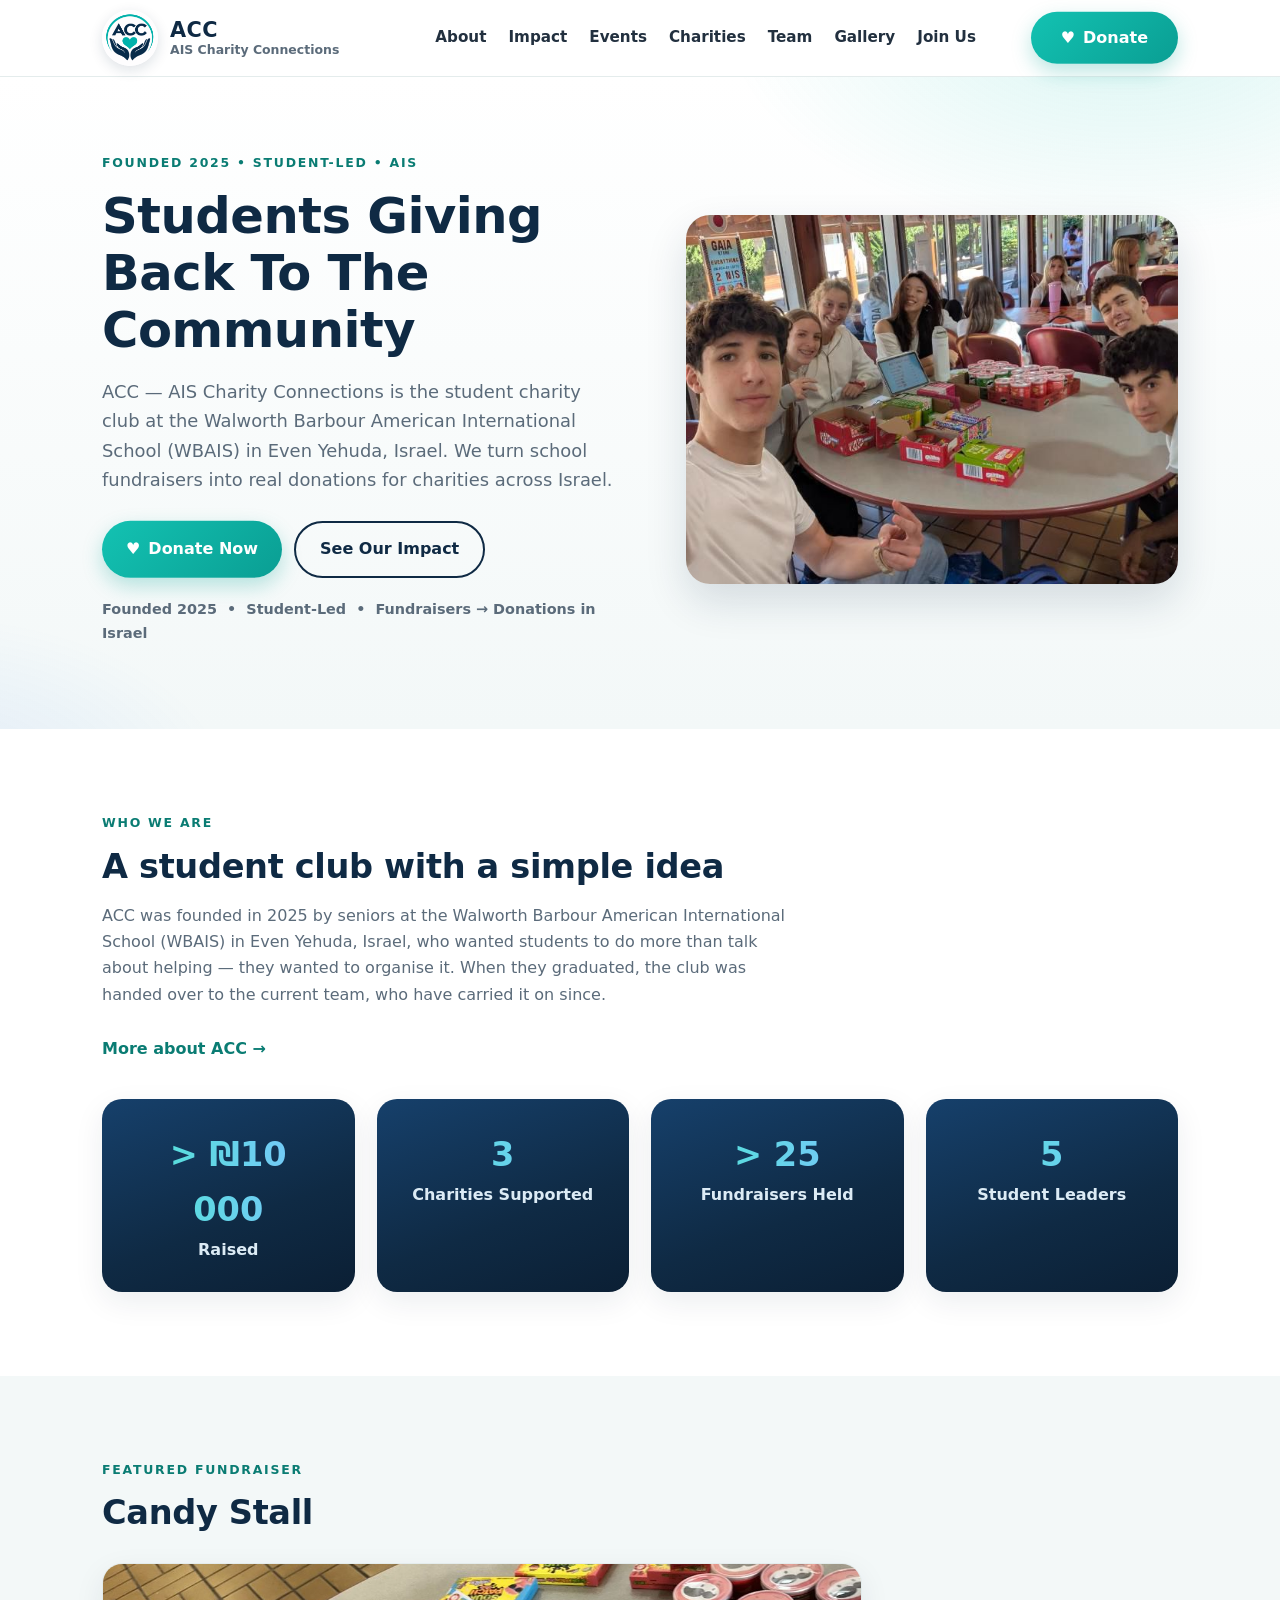
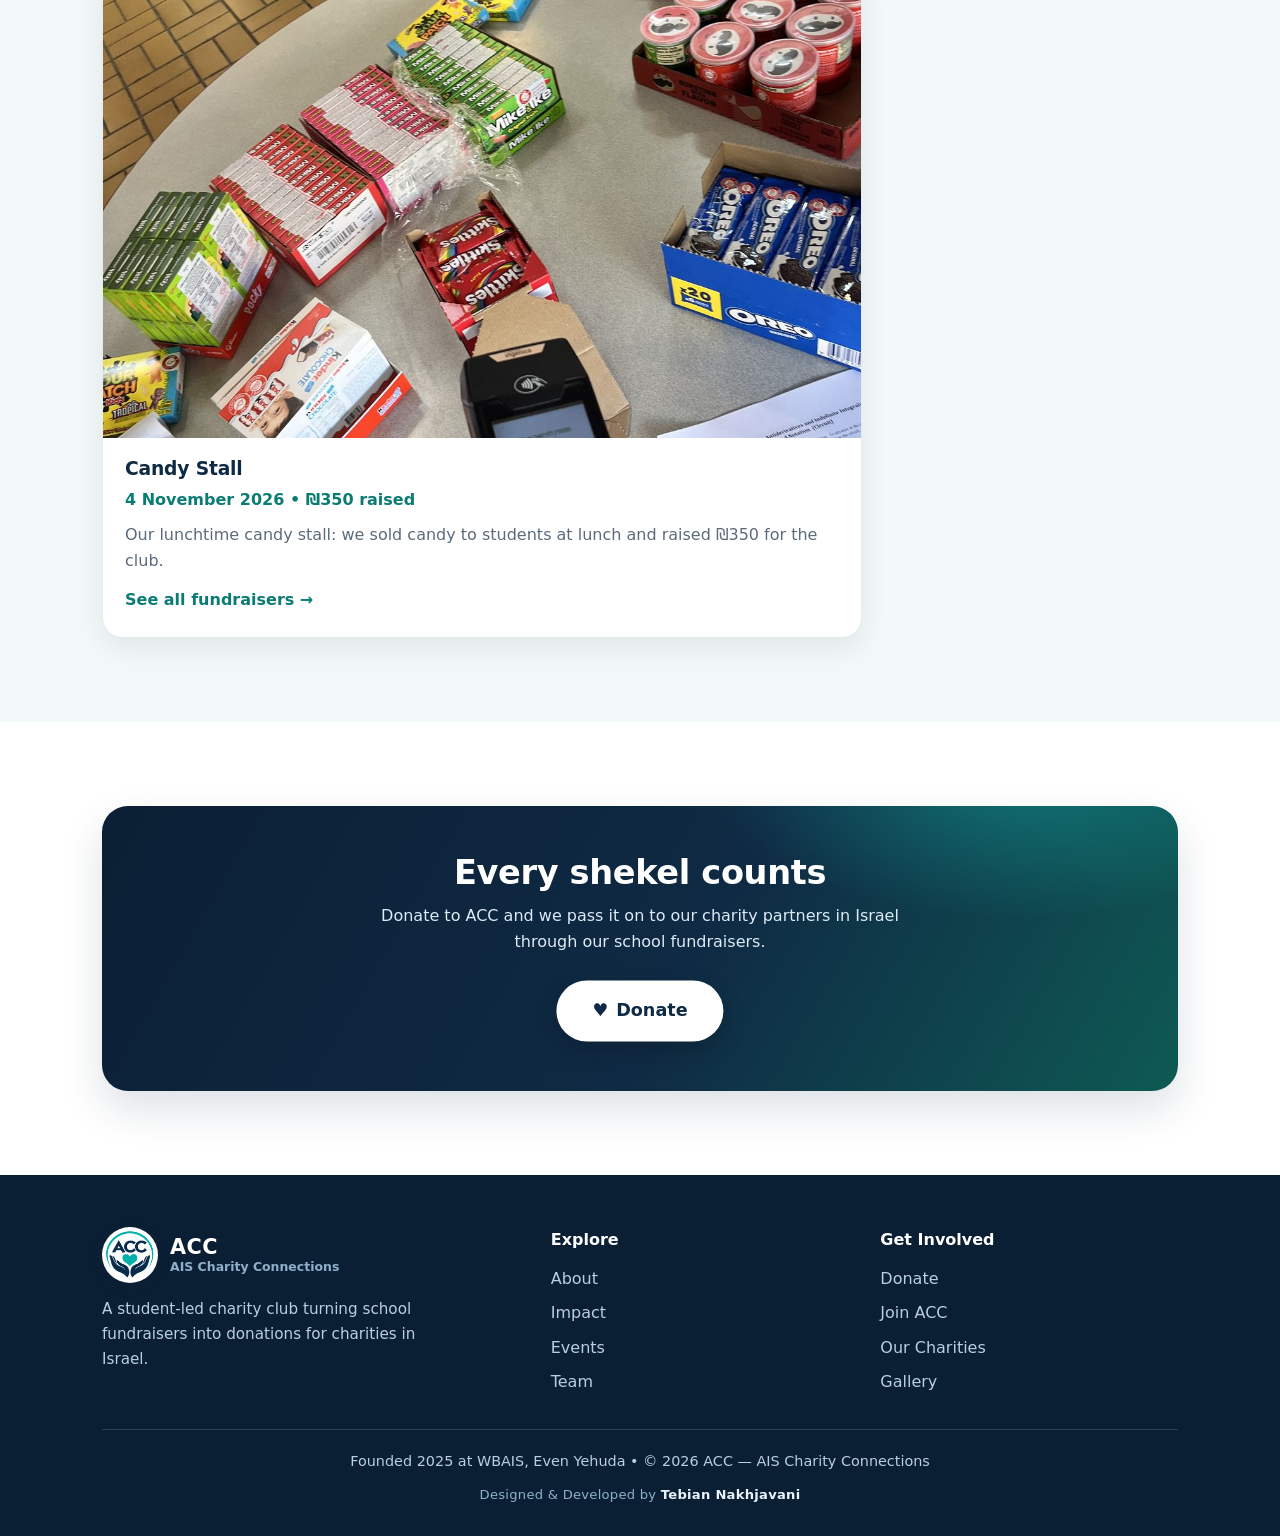
==== commit 5c9ecb32: "Compress images + instant donate button" ====
--- a/index.html
+++ b/index.html
@@ -41,7 +41,9 @@
     ]
   }
   </script>
-  <link rel="icon" type="image/png" href="images/logo.png">
+  <link rel="icon" href="/favicon.ico" sizes="any">
+  <link rel="icon" type="image/png" sizes="192x192" href="images/favicon-192.png">
+  <link rel="apple-touch-icon" href="images/apple-touch-icon.png">
   <link rel="stylesheet" href="styles.css">
 </head>
 <body>
@@ -58,7 +60,7 @@
         <a href="team.html">Team</a>
         <a href="gallery.html">Gallery</a>
         <a href="join.html">Join Us</a>
-        <div class="kofi-slot" id="kofiNavSlot"></div>
+        <div class="kofi-slot" id="kofiNavSlot"><a class="kofi-fallback" href="https://ko-fi.com/aischarityconnections" target="_blank" rel="noopener">Donate</a></div>
       </div>
     </nav>
   </header>
@@ -72,7 +74,7 @@
           <h1>Students Giving Back To The Community</h1>
           <p class="hero-text">ACC — AIS Charity Connections is the student charity club at the Walworth Barbour American International School (WBAIS) in Even Yehuda, Israel. We turn school fundraisers into real donations for charities across Israel.</p>
           <div class="hero-buttons">
-            <div class="kofi-slot" id="kofiHeroSlot"></div>
+            <div class="kofi-slot" id="kofiHeroSlot"><a class="kofi-fallback" href="https://ko-fi.com/aischarityconnections" target="_blank" rel="noopener">Donate Now</a></div>
             <a href="impact.html" class="btn btn-outline">See Our Impact</a>
           </div>
           <p class="trust-bar">Founded 2025 &nbsp;•&nbsp; Student-Led &nbsp;•&nbsp; Fundraisers → Donations in Israel</p>
@@ -123,7 +125,7 @@
         <div class="cta-banner reveal">
           <h2>Every shekel counts</h2>
           <p>Donate to ACC and we pass it on to our charity partners in Israel through our school fundraisers.</p>
-          <div class="kofi-slot" id="kofiCtaSlot"></div>
+          <div class="kofi-slot" id="kofiCtaSlot"><a class="kofi-fallback" href="https://ko-fi.com/aischarityconnections" target="_blank" rel="noopener">Donate</a></div>
         </div>
       </div>
     </section>
--- a/styles.css
+++ b/styles.css
@@ -223,3 +223,18 @@
 @media (max-width:860px){
   .nav-links .kofi-slot{align-self:flex-start}
 }
+
+/* Instant Donate button — a static ACC-styled button that sits in
+   each Ko-fi slot from the first paint, so the slot is never empty
+   while Ko-fi's widget script + button iframe load from Ko-fi's
+   servers. It links straight to the Ko-fi page; once the real
+   Ko-fi button has rendered, script.js adds .kofi-ready to the
+   slot and this button steps aside. Positioned absolutely so it
+   never pushes the widget wrap around while both are present. */
+.kofi-fallback{position:absolute;left:0;top:50%;transform:translateY(-50%);z-index:2;display:inline-flex;align-items:center;justify-content:center;gap:8px;background:linear-gradient(135deg,#13C2B2,#0A9E93);color:#fff;font-weight:700;font-size:16px;line-height:1.65;padding:13px 30px;border-radius:999px;box-shadow:0 8px 20px rgba(11,165,150,.28);text-decoration:none;white-space:nowrap;transition:box-shadow .25s ease}
+.kofi-fallback::before{content:'♥'}
+.kofi-fallback:hover{box-shadow:0 14px 28px rgba(11,165,150,.34)}
+#kofiNavSlot .kofi-fallback{left:auto;right:0}
+#kofiHeroSlot .kofi-fallback{padding:15px 24px}
+#kofiCtaSlot .kofi-fallback{left:50%;transform:translate(-50%,-50%);background:#fff;color:#0F2A44;padding:16px 36px;font-size:17.6px;box-shadow:0 10px 24px rgba(0,0,0,.18)}
+.kofi-slot.kofi-ready .kofi-fallback{display:none}
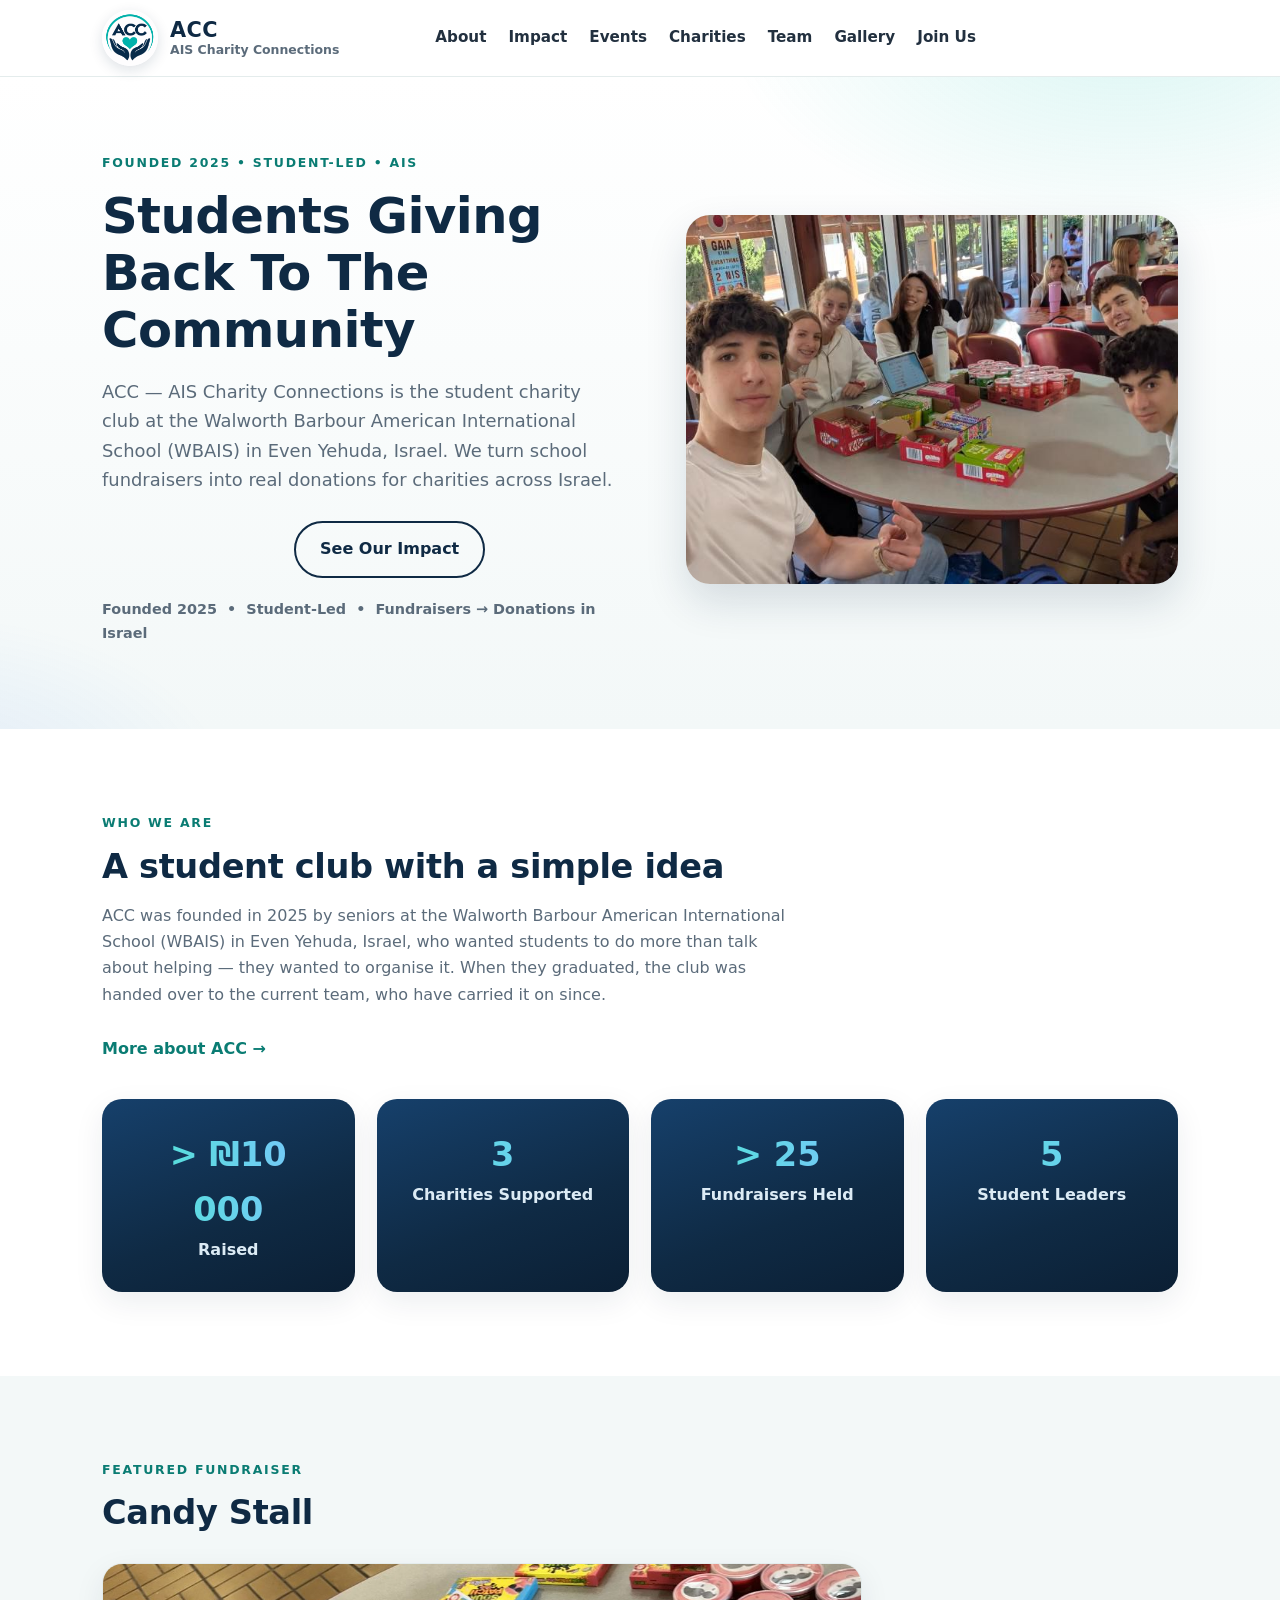
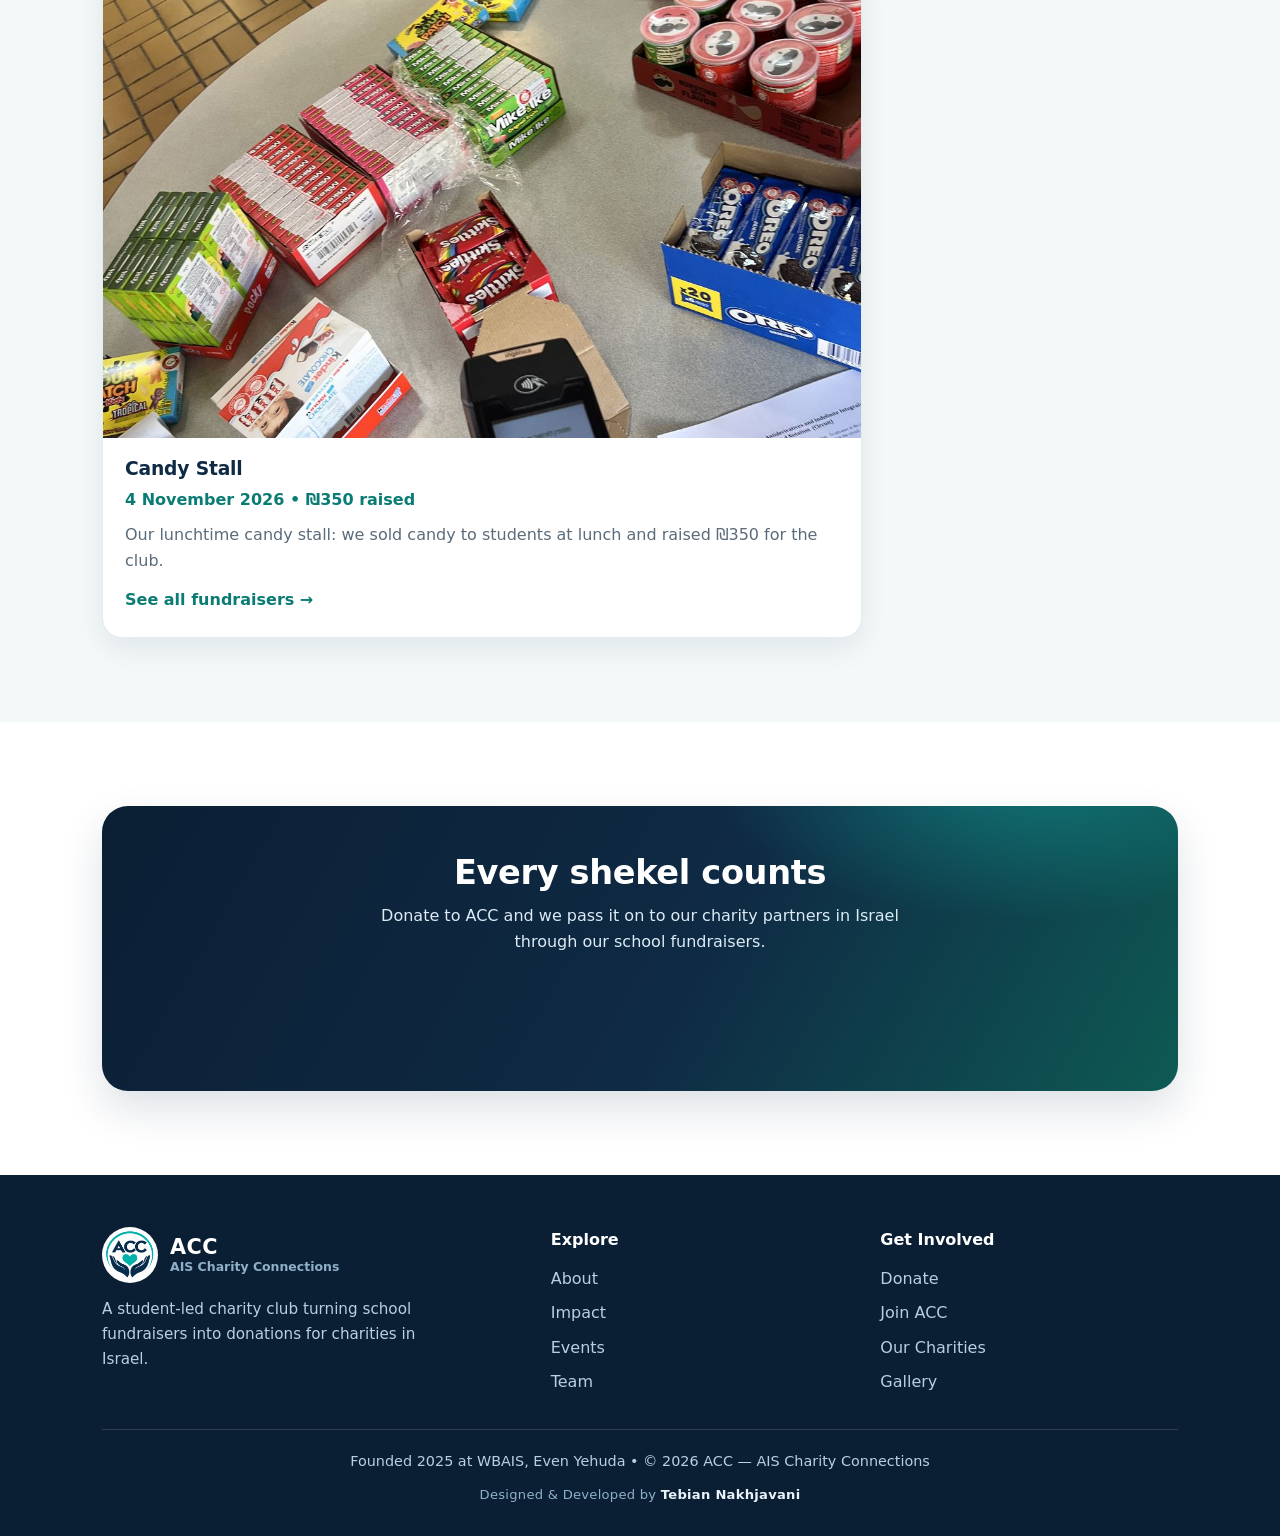
==== commit f45f4569: "Revert donate button changes — back to original Ko-fi button" ====
--- a/index.html
+++ b/index.html
@@ -60,7 +60,7 @@
         <a href="team.html">Team</a>
         <a href="gallery.html">Gallery</a>
         <a href="join.html">Join Us</a>
-        <div class="kofi-slot" id="kofiNavSlot"><a class="kofi-fallback" href="https://ko-fi.com/aischarityconnections" target="_blank" rel="noopener">Donate</a></div>
+        <div class="kofi-slot" id="kofiNavSlot"></div>
       </div>
     </nav>
   </header>
@@ -74,7 +74,7 @@
           <h1>Students Giving Back To The Community</h1>
           <p class="hero-text">ACC — AIS Charity Connections is the student charity club at the Walworth Barbour American International School (WBAIS) in Even Yehuda, Israel. We turn school fundraisers into real donations for charities across Israel.</p>
           <div class="hero-buttons">
-            <div class="kofi-slot" id="kofiHeroSlot"><a class="kofi-fallback" href="https://ko-fi.com/aischarityconnections" target="_blank" rel="noopener">Donate Now</a></div>
+            <div class="kofi-slot" id="kofiHeroSlot"></div>
             <a href="impact.html" class="btn btn-outline">See Our Impact</a>
           </div>
           <p class="trust-bar">Founded 2025 &nbsp;•&nbsp; Student-Led &nbsp;•&nbsp; Fundraisers → Donations in Israel</p>
@@ -125,7 +125,7 @@
         <div class="cta-banner reveal">
           <h2>Every shekel counts</h2>
           <p>Donate to ACC and we pass it on to our charity partners in Israel through our school fundraisers.</p>
-          <div class="kofi-slot" id="kofiCtaSlot"><a class="kofi-fallback" href="https://ko-fi.com/aischarityconnections" target="_blank" rel="noopener">Donate</a></div>
+          <div class="kofi-slot" id="kofiCtaSlot"></div>
         </div>
       </div>
     </section>
--- a/styles.css
+++ b/styles.css
@@ -224,17 +224,3 @@
   .nav-links .kofi-slot{align-self:flex-start}
 }
 
-/* Instant Donate button — a static ACC-styled button that sits in
-   each Ko-fi slot from the first paint, so the slot is never empty
-   while Ko-fi's widget script + button iframe load from Ko-fi's
-   servers. It links straight to the Ko-fi page; once the real
-   Ko-fi button has rendered, script.js adds .kofi-ready to the
-   slot and this button steps aside. Positioned absolutely so it
-   never pushes the widget wrap around while both are present. */
-.kofi-fallback{position:absolute;left:0;top:50%;transform:translateY(-50%);z-index:2;display:inline-flex;align-items:center;justify-content:center;gap:8px;background:linear-gradient(135deg,#13C2B2,#0A9E93);color:#fff;font-weight:700;font-size:16px;line-height:1.65;padding:13px 30px;border-radius:999px;box-shadow:0 8px 20px rgba(11,165,150,.28);text-decoration:none;white-space:nowrap;transition:box-shadow .25s ease}
-.kofi-fallback::before{content:'♥'}
-.kofi-fallback:hover{box-shadow:0 14px 28px rgba(11,165,150,.34)}
-#kofiNavSlot .kofi-fallback{left:auto;right:0}
-#kofiHeroSlot .kofi-fallback{padding:15px 24px}
-#kofiCtaSlot .kofi-fallback{left:50%;transform:translate(-50%,-50%);background:#fff;color:#0F2A44;padding:16px 36px;font-size:17.6px;box-shadow:0 10px 24px rgba(0,0,0,.18)}
-.kofi-slot.kofi-ready .kofi-fallback{display:none}
